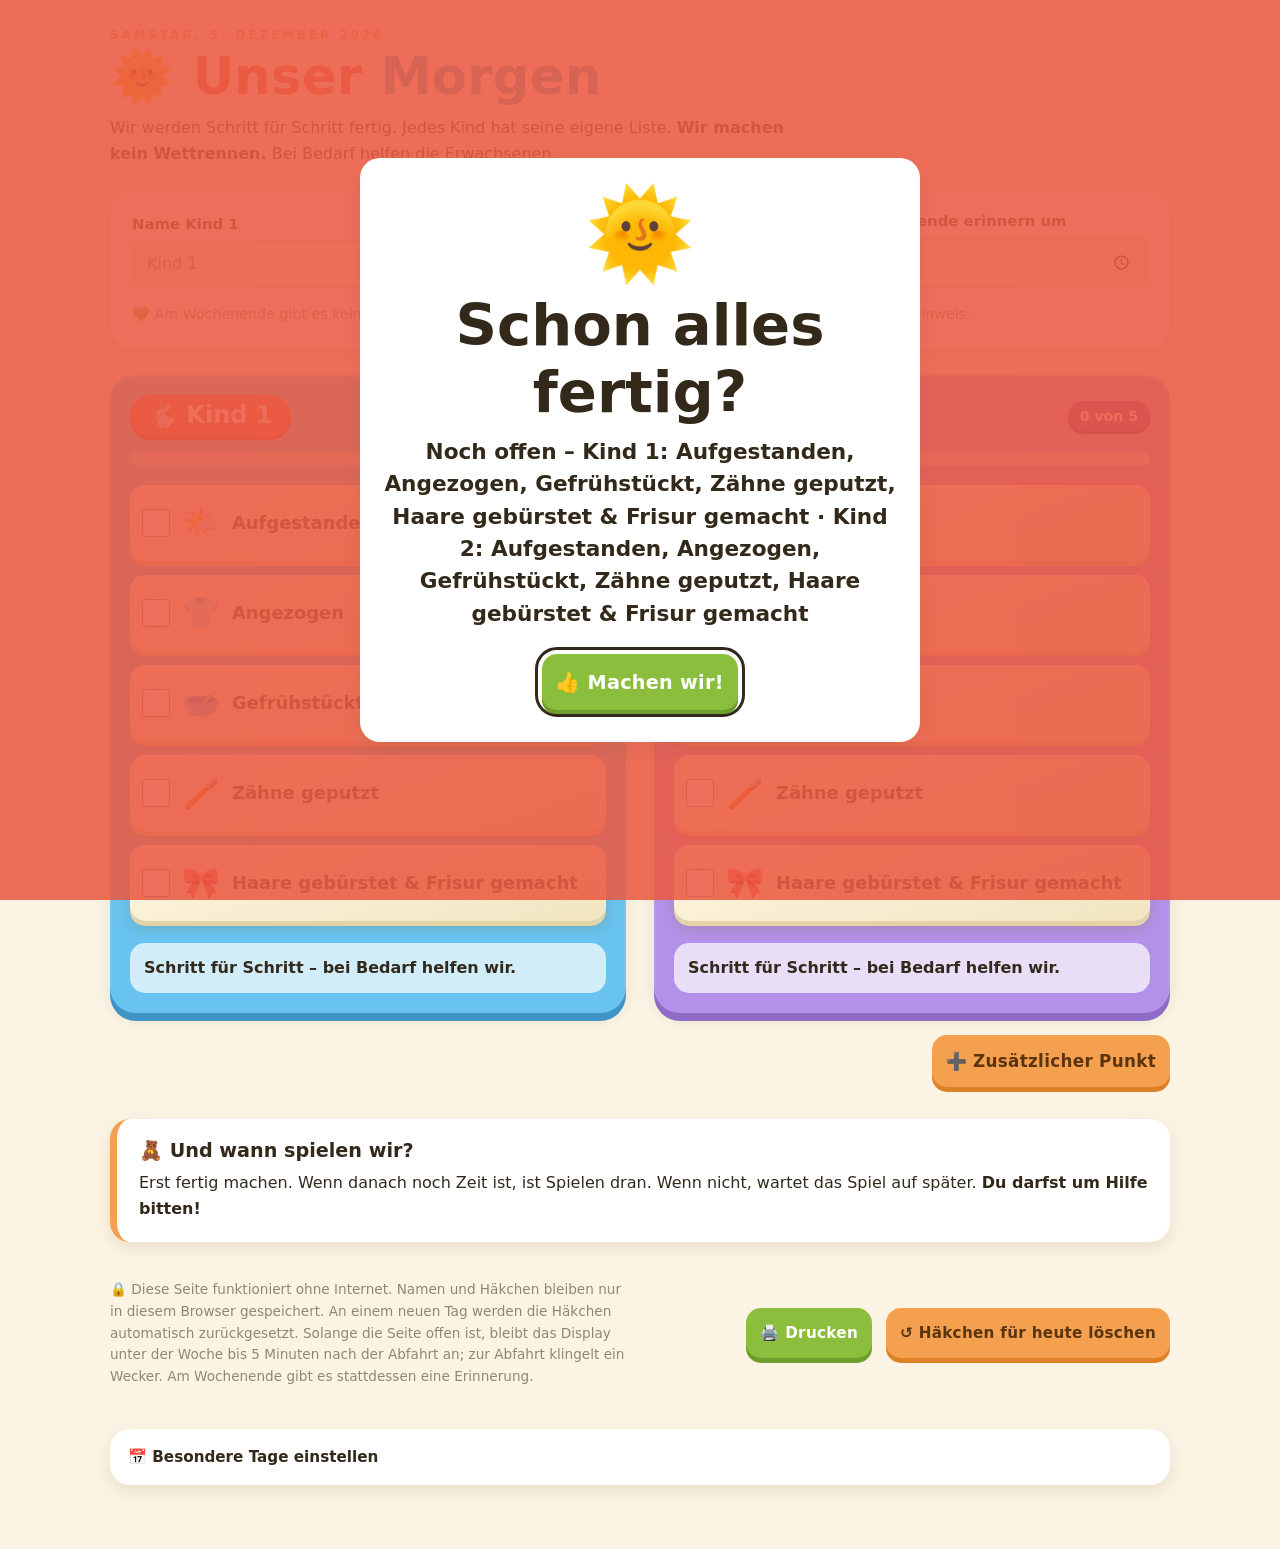
==== index.html @ 6f63559a "Vorlagen kürzen, Schnell-Hinzufügen für heute Co-Authored-By: Claude Opus 5.5 <noreply@anthropic.com" ====
<!doctype html>
<html lang="de" data-theme="standard">
<head>
  <meta charset="utf-8">
  <meta name="viewport" content="width=device-width, initial-scale=1">
  <title>Unser Morgen – Checkliste für zwei Kinder</title>
  <meta name="theme-color" content="#fbf4e4">
  <meta name="mobile-web-app-capable" content="yes">
  <meta name="apple-mobile-web-app-capable" content="yes">
  <meta name="apple-mobile-web-app-title" content="Unser Morgen">
  <meta name="apple-mobile-web-app-status-bar-style" content="default">
  <link rel="manifest" href="manifest.webmanifest">
  <link rel="icon" href="icons/icon-192.png" type="image/png">
  <link rel="apple-touch-icon" href="icons/apple-touch-icon.png">
  <style>
    /* Eingebettet aus styleguide/playful-ui.css, damit die Seite als einzelne Datei funktioniert.
       Bei Styleguide-Änderungen hier neu einfügen. */
/* =====================================================================
   PLAYFUL UI — Design-Tokens & Komponenten
   Herkunft: Genius Square Trainer. Farben aus der „Playful"-Buchpalette.
   Verwendung: <link rel="stylesheet" href="playful-ui.css">
   Theme wechseln: <html data-theme="koralle"> (standard | koralle | mint)
   ===================================================================== */

:root{
  /* ---- Struktur ---- */
  --pf-card:#ffffff;
  --pf-ink:#33291b;          /* Haupttext, warmes Dunkelbraun */
  --pf-muted:#93866f;        /* Sekundärtext / Labels */
  --pf-hair:rgba(51,41,27,.10);

  /* ---- Radien ---- */
  --pf-radius:20px;          /* Karten */
  --pf-radius-sm:15px;       /* Buttons, kleine Kacheln */
  --pf-radius-pill:999px;    /* Pillen, Chips, Toggles */

  /* ---- Schrift ---- */
  --pf-font: "Segoe UI Rounded","SF Pro Rounded",ui-rounded,system-ui,-apple-system,"Segoe UI",Roboto,sans-serif;
  --pf-font-mono: ui-monospace,"SF Mono",SFMono-Regular,Menlo,Consolas,"Roboto Mono",monospace;

  /* ---- Schatten ---- */
  --pf-shadow-card:0 6px 16px rgba(120,100,60,.14);
  --pf-shadow-pop:0 8px 22px rgba(40,80,110,.28);

  /* ---- Materialien (themenunabhängig) ---- */
  --pf-ivory-1:#fdf6df;      /* Elfenbein-Kachel oben */
  --pf-ivory-2:#f1e5c2;      /* Elfenbein-Kachel unten */
  --pf-ivory-edge:#e3d3a6;   /* 3D-Kante der Kachel */
  --pf-wood-1:#ecc78d;       /* Holzdübel: heller Kern */
  --pf-wood-2:#d8a75c;       /* Holzdübel: Mitte */
  --pf-wood-3:#b6823f;       /* Holzdübel: Rand */

  /* =========================================================
     THEME: STANDARD (Default)
     ========================================================= */
  --pf-bg:#fbf4e4;
  --pf-board:#69c3ef;  --pf-board-edge:#3f94c6;  --pf-label:#f0fbff;
  --pf-btn1:#8bbe3d;   --pf-btn1-ink:#ffffff;    --pf-btn1-edge:#6f9e2c;
  --pf-btn2:#f5a04e;   --pf-btn2-ink:#5a3410;    --pf-btn2-edge:#dd8127;
  --pf-accent:#eb5b44; --pf-eyebrow:#f5a04e;
  --pf-title-a:#eb5b44; --pf-title-b:#4fa6d6;
}

/* THEME: KORALLE — hellblaues Brett, Koralle/Pink, Mint-Hintergrund */
[data-theme="koralle"]{
  --pf-bg:#e7f3ec;
  --pf-board:#9abae3;  --pf-board-edge:#7699c4;  --pf-label:#33465e;
  --pf-btn1:#ec644e;   --pf-btn1-ink:#ffffff;    --pf-btn1-edge:#c94a37;
  --pf-btn2:#cf388d;   --pf-btn2-ink:#ffffff;    --pf-btn2-edge:#a92771;
  --pf-accent:#ec644e; --pf-eyebrow:#cf388d;
  --pf-title-a:#ec644e; --pf-title-b:#5f83b8;
}

/* THEME: MINT — Mint-Brett, Grün/Zartgelb, Cremeton */
[data-theme="mint"]{
  --pf-bg:#fcf7dc;
  --pf-board:#cce7e3;  --pf-board-edge:#a7c9c4;  --pf-label:#3f5b54;
  --pf-btn1:#aace7b;   --pf-btn1-ink:#233b12;    --pf-btn1-edge:#8bb257;
  --pf-btn2:#fcf3b9;   --pf-btn2-ink:#5a5a1c;    --pf-btn2-edge:#ddd28f;
  --pf-accent:#7aa63f; --pf-eyebrow:#7aa63f;
  --pf-title-a:#6f9e2c; --pf-title-b:#c9a227;
}

/* THEME: ORIGINAL — Platzhalter.
   Farben aus der offiziellen Spielanleitung (PDF) ziehen und hier eintragen. */
/* [data-theme="original"]{ --pf-bg:…; --pf-board:…; … } */


/* =====================================================================
   BASIS
   ===================================================================== */
.pf-app{
  font-family:var(--pf-font);
  color:var(--pf-ink);
  background:radial-gradient(130% 60% at 50% -8%, rgba(255,255,255,.35) 0%, var(--pf-bg) 60%), var(--pf-bg);
  transition:background .25s;
}
.pf-mono{font-family:var(--pf-font-mono);}


/* =====================================================================
   TYPOGRAFIE — Titel & Eyebrow
   ===================================================================== */
.pf-eyebrow{font-size:.72rem;letter-spacing:.28em;text-transform:uppercase;color:var(--pf-eyebrow);font-weight:800;margin:0 0 3px;}
.pf-title{margin:0;font-size:1.85rem;font-weight:800;letter-spacing:.3px;}
.pf-title .a{color:var(--pf-title-a);}
.pf-title .b{color:var(--pf-title-b);}


/* =====================================================================
   BUTTONS — dick, mit fester Unterkante (haptisch, „drückbar")
   ===================================================================== */
.pf-btn{
  border:none;border-radius:var(--pf-radius-sm);padding:16px 14px;
  font-family:inherit;font-size:1.05rem;font-weight:800;letter-spacing:.3px;
  cursor:pointer;transition:transform .06s, box-shadow .06s, opacity .12s;
}
.pf-btn:active{transform:translateY(3px);}
.pf-btn:disabled{opacity:.4;cursor:default;}
.pf-btn--primary{color:var(--pf-btn1-ink);background:var(--pf-btn1);box-shadow:0 5px 0 var(--pf-btn1-edge);}
.pf-btn--primary:active{box-shadow:0 2px 0 var(--pf-btn1-edge);}
.pf-btn--secondary{color:var(--pf-btn2-ink);background:var(--pf-btn2);box-shadow:0 5px 0 var(--pf-btn2-edge);}
.pf-btn--secondary:active{box-shadow:0 2px 0 var(--pf-btn2-edge);}
.pf-btn--danger{color:#c0392b;background:#fff;border:2px solid #e6b3aa;box-shadow:none;}
.pf-btn--danger:active{background:#fdece9;transform:translateY(1px);}


/* =====================================================================
   KARTEN
   ===================================================================== */
.pf-card{background:var(--pf-card);border-radius:var(--pf-radius);padding:14px;box-shadow:var(--pf-shadow-card);}


/* =====================================================================
   PILLEN-MENÜ (Segmented Control mit gleitendem Indikator)
   Markup:
   <div class="pf-pill-nav"><div class="pf-pill-ind"></div>
     <button class="pf-seg is-active">A</button> …</div>
   Indikator per JS: transform:translateX(index*100%)
   ===================================================================== */
.pf-pill-nav{position:relative;display:flex;background:var(--pf-card);border-radius:var(--pf-radius-pill);
  padding:5px;box-shadow:0 4px 12px rgba(90,70,40,.14), inset 0 0 0 1px var(--pf-hair);}
.pf-pill-ind{position:absolute;top:5px;bottom:5px;left:5px;border-radius:var(--pf-radius-pill);
  background:var(--pf-accent);transition:transform .28s cubic-bezier(.4,1.2,.5,1);}
.pf-seg{flex:1;z-index:1;border:none;background:none;font-family:inherit;font-weight:800;font-size:.86rem;
  color:var(--pf-muted);padding:10px 6px;cursor:pointer;transition:color .2s;}
.pf-seg.is-active{color:#fff;}


/* =====================================================================
   CHIPS (z. B. Themenauswahl) — mit Farbpunkten
   ===================================================================== */
.pf-chip{display:inline-flex;align-items:center;gap:8px;padding:9px 13px 9px 10px;border-radius:var(--pf-radius-pill);
  border:2px solid var(--pf-hair);background:var(--pf-card);color:var(--pf-ink);
  font-family:inherit;font-weight:800;font-size:.82rem;cursor:pointer;transition:border-color .15s, transform .06s;}
.pf-chip:active{transform:translateY(1px);}
.pf-chip.is-active{border-color:var(--pf-accent);color:var(--pf-accent);}
.pf-chip .pf-dots{display:flex;}
.pf-chip .pf-dots i{width:12px;height:12px;border-radius:50%;margin-left:-3px;box-shadow:0 0 0 1.5px var(--pf-card);}
.pf-chip .pf-dots i:first-child{margin-left:0;}


/* =====================================================================
   TOGGLE (Schalter)
   ===================================================================== */
.pf-toggle{width:52px;height:30px;border-radius:var(--pf-radius-pill);background:#d7ccb6;position:relative;border:none;cursor:pointer;transition:background .2s;flex:0 0 auto;}
.pf-toggle::after{content:"";position:absolute;top:3px;left:3px;width:24px;height:24px;border-radius:50%;background:#fff;box-shadow:0 1px 3px rgba(0,0,0,.3);transition:transform .2s;}
.pf-toggle.is-on{background:var(--pf-accent);}
.pf-toggle.is-on::after{transform:translateX(22px);}


/* =====================================================================
   ZAHLEN-READOUT (z. B. Timer / KPI)
   ===================================================================== */
.pf-readout{font-family:var(--pf-font-mono);text-align:center;font-size:clamp(34px,12vw,50px);font-weight:800;letter-spacing:2px;color:var(--pf-ink);}
.pf-readout small{display:block;font-size:.72rem;font-weight:800;letter-spacing:.32em;color:var(--pf-muted);margin-bottom:2px;}
.pf-readout.is-active{color:var(--pf-accent);}


/* =====================================================================
   SPIEL-MATERIALIEN (optional, projektspezifisch)
   ===================================================================== */
/* Elfenbein-Kachel */
.pf-tile{border-radius:var(--pf-radius-sm);background:linear-gradient(160deg,var(--pf-ivory-1),var(--pf-ivory-2));color:var(--pf-ink);
  display:flex;align-items:center;justify-content:center;font-weight:800;
  box-shadow:0 5px 0 var(--pf-ivory-edge),0 8px 12px rgba(120,95,40,.22),inset 0 2px 2px rgba(255,255,255,.8);user-select:none;}

/* Buntes Brett mit fester Unterkante */
.pf-board{border-radius:calc(var(--pf-radius) + 6px);padding:14px;background:var(--pf-board);
  box-shadow:0 8px 0 var(--pf-board-edge), var(--pf-shadow-pop), inset 0 2px 2px rgba(255,255,255,.4);transition:background .25s, box-shadow .25s;}

/* Gebohrter Sockel */
.pf-socket{border-radius:50%;background:rgba(0,0,0,.17);box-shadow:inset 0 4px 6px rgba(0,0,0,.32),inset 0 -1px 0 rgba(255,255,255,.18);position:relative;}

/* Holzdübel (Hirnholz von oben) — auf .pf-socket setzen */
.pf-socket.is-filled::after{content:"";position:absolute;inset:7%;border-radius:50%;
  background:
    radial-gradient(circle at 38% 32%, rgba(255,255,255,.6), rgba(255,255,255,0) 46%),
    repeating-radial-gradient(circle at 45% 43%, #e0b57e 0 2.5px, #d0a469 2.5px 5px),
    radial-gradient(circle at 50% 50%, var(--pf-wood-1) 0%, var(--pf-wood-2) 58%, var(--pf-wood-3) 100%);
  box-shadow:0 3px 5px rgba(90,55,15,.5),inset 0 2px 1px rgba(255,246,224,.6),inset 0 -4px 6px rgba(120,80,35,.55);
  animation:pf-drop .28s cubic-bezier(.25,1.6,.5,1);}


/* =====================================================================
   MOTION
   ===================================================================== */
@keyframes pf-pop{0%{transform:scale(.84) rotate(-3deg);opacity:.5}100%{transform:scale(1) rotate(0);opacity:1}}
@keyframes pf-drop{0%{transform:translateY(-24%) scale(.78);opacity:0}55%{opacity:1}100%{transform:translateY(0) scale(1);opacity:1}}
.pf-animate-pop{animation:pf-pop .24s cubic-bezier(.3,1.5,.5,1);}

@media (prefers-reduced-motion:reduce){
  .pf-app,.pf-board,.pf-pill-ind{transition:none;}
  .pf-animate-pop,.pf-socket.is-filled::after{animation:none;}
  .pf-btn:active{transform:none;}
}
  </style>
  <style>
    /* Theme "Standard". Lieblingsfarben der Kinder:
       Kind 1 = blaues Brett mit roten Schildern, Kind 2 = lila Brett.
       Lila ist (noch) kein Styleguide-Token, daher hier lokal definiert.
       Grün bleibt für beide = erledigt / Fortschritt. */
    :root{
      --kid-red-edge:#c8432e;
      --kid-lila:#b491e8; --kid-lila-edge:#8f6bc6;
      --kid-lila-deep:#5e2f96; --kid-lila-deep-edge:#40196d;
    }
    .card.a{--kid:var(--pf-board);--kid-edge:var(--pf-board-edge);--kid-ink:var(--pf-ink);
      --tag:var(--pf-accent);--tag-edge:var(--kid-red-edge);--tag-ink:#fff}
    .card.b{--kid:var(--kid-lila);--kid-edge:var(--kid-lila-edge);--kid-ink:var(--pf-ink);
      --tag:var(--kid-lila-deep);--tag-edge:var(--kid-lila-deep-edge);--tag-ink:#fff}
    *{box-sizing:border-box}
    [hidden]{display:none!important}
    body{margin:0;min-height:100vh;font-synthesis:none}
    main{max-width:1100px;margin:auto;padding:28px 20px 42px}
    h1.pf-title{font-size:clamp(2rem,5vw,3.2rem);margin:4px 0 8px}
    .sub{max-width:70ch;line-height:1.6;margin:8px 0 24px}
    .top{padding:22px;margin-bottom:28px}
    .settings{display:flex;flex-wrap:wrap;align-items:end;gap:14px}
    .field{display:grid;gap:7px;flex:1;min-width:160px}
    label{font-size:.93rem;font-weight:800}
    input,select{width:100%;min-width:0;border:2px solid var(--pf-hair);border-radius:var(--pf-radius-sm);padding:12px 13px;background:var(--pf-bg);color:var(--pf-ink);font:inherit;min-height:48px}
    input:focus-visible,select:focus-visible,button:focus-visible{outline:3px solid var(--pf-ink);outline-offset:4px}
    .hint{margin:16px 0 0;font-size:.89rem;line-height:1.5;color:var(--pf-muted)}
    .plan{margin-top:28px;padding:6px 18px}
    .plan[open]{padding-bottom:18px}
    .plan summary{cursor:pointer;font-weight:800;font-size:.95rem;min-height:44px;display:flex;align-items:center}
    .preview{display:flex;flex-wrap:wrap;align-items:end;gap:12px;margin-top:20px;padding-top:16px;border-top:2px dashed var(--pf-hair)}
    .preview-bar{display:flex;flex-wrap:wrap;align-items:center;justify-content:space-between;gap:10px 16px;margin-bottom:24px;padding:14px 18px;border-radius:var(--pf-radius);background:var(--pf-eyebrow);color:var(--pf-ink);font-weight:800;box-shadow:0 5px 0 rgba(0,0,0,.15)}
    .preview-bar[hidden]{display:none}
    .preview-bar .pf-btn{min-height:44px;font-size:.9rem}
    .rules{list-style:none;padding:0;margin:8px 0 16px;display:grid;gap:8px}
    .rules li{display:flex;flex-wrap:wrap;align-items:center;gap:6px 12px;padding:10px 12px;border:2px solid var(--pf-hair);border-radius:var(--pf-radius-sm);background:var(--pf-bg)}
    .rules .what{flex:1;min-width:0;font-weight:800;overflow-wrap:anywhere}
    .rules .when{font-size:.85rem;color:var(--pf-muted)}
    .rules .pf-btn{min-height:40px;font-size:.85rem;padding:6px 12px}
    .rule-form{display:flex;flex-wrap:wrap;align-items:end;gap:12px}
    .rule-form .field.small{flex:0 0 76px;min-width:76px}
    .rule-form .pf-btn{min-height:48px}
    .hold{position:relative;overflow:hidden;user-select:none;-webkit-user-select:none;-webkit-touch-callout:none;touch-action:manipulation}
    .hold::after{content:"";position:absolute;inset:0;background:rgba(0,0,0,.2);transform:scaleX(0);transform-origin:left;pointer-events:none}
    .hold.holding::after{transform:scaleX(1);transition:transform 1.5s linear}
    .templates{display:flex;flex-wrap:wrap;gap:8px;margin:6px 0 14px}
    .chip{font:inherit;font-size:.9rem;font-weight:700;border:2px solid var(--pf-hair);background:var(--pf-card);color:var(--pf-ink);border-radius:var(--pf-radius-pill);padding:6px 12px;min-height:40px;cursor:pointer}
    .chip:active{transform:translateY(2px)}
    .quick{display:flex;flex-wrap:wrap;align-items:center;justify-content:flex-end;gap:10px 16px;margin-top:22px}
    .quick .hint{margin:0}
    .quick-dialog{border:0;border-radius:var(--pf-radius);padding:22px;width:calc(100% - 32px);max-width:560px;background:var(--pf-card);color:var(--pf-ink);box-shadow:var(--pf-shadow-card)}
    .quick-dialog::backdrop{background:rgba(40,30,15,.45)}
    .quick-dialog h2{margin:0 0 6px;font-size:1.4rem}
    .quick-dialog .rule-form{margin-top:4px}
    .dialog-actions{display:flex;flex-wrap:wrap;justify-content:flex-end;gap:12px;margin-top:18px}
    .dialog-actions .pf-btn{min-height:48px}
    .plan code{font-family:ui-monospace,monospace;background:rgba(0,0,0,.06);padding:1px 5px;border-radius:6px;white-space:nowrap}
    .cards{display:grid;grid-template-columns:repeat(2,minmax(0,1fr));gap:28px}
    .card{padding:20px;min-width:0;background:var(--kid);box-shadow:0 8px 0 var(--kid-edge),var(--pf-shadow-card),inset 0 2px 2px rgba(255,255,255,.4);color:var(--kid-ink)}
    .kid-title{display:flex;flex-wrap:wrap;justify-content:space-between;align-items:center;gap:10px}
    .kid-title h2{margin:0;font-size:1.5rem;overflow-wrap:anywhere;min-width:0;background:var(--tag);color:var(--tag-ink);padding:6px 18px 7px;border-radius:var(--pf-radius-pill);box-shadow:0 4px 0 var(--tag-edge)}
    .count{font-variant-numeric:tabular-nums;font-size:.88rem;font-weight:800;background:var(--tag);color:var(--tag-ink);box-shadow:0 3px 0 var(--tag-edge);padding:7px 12px;border-radius:var(--pf-radius-pill)}
    .bar{height:14px;background:rgba(255,255,255,.55);border-radius:var(--pf-radius-pill);overflow:hidden;margin:15px 0 20px;box-shadow:inset 0 2px 3px rgba(0,0,0,.12)}
    .fill{height:100%;width:0;transition:width .15s ease;background:var(--pf-btn1);border-radius:inherit}
    .tasks{display:grid;gap:14px}
    .task{justify-content:flex-start;gap:12px;padding:13px 12px;min-height:76px;cursor:pointer;transition:transform .1s,box-shadow .1s}
    .task:active{transform:translateY(3px);box-shadow:0 2px 0 var(--pf-ivory-edge)}
    .task:focus-within{outline:3px solid var(--pf-ink);outline-offset:3px}
    .task.done{background:linear-gradient(160deg,color-mix(in srgb,var(--pf-btn1) 22%,var(--pf-card)),color-mix(in srgb,var(--pf-btn1) 38%,var(--pf-card)));box-shadow:0 5px 0 var(--pf-btn1-edge),0 8px 12px rgba(80,110,30,.2)}
    .task.done:active{box-shadow:0 2px 0 var(--pf-btn1-edge)}
    .task input{width:28px;height:28px;min-height:28px;flex:none;margin:0;accent-color:var(--pf-btn1-edge);cursor:pointer}
    .emoji{font-size:1.9rem;width:38px;text-align:center;flex:none}
    .task-text{font-size:1.12rem;font-weight:800;line-height:1.35;overflow-wrap:anywhere}
    .ready{padding:13px 14px;margin-top:22px;border-radius:var(--pf-radius-sm);background:rgba(255,255,255,.7);color:var(--pf-ink);font-weight:700;line-height:1.5;overflow-wrap:anywhere}
    .ready.yes{background:var(--pf-btn1);color:var(--pf-btn1-ink);font-weight:800;box-shadow:0 4px 0 var(--pf-btn1-edge)}
    .tip{margin-top:32px;padding:20px 22px;border-left:7px solid var(--pf-btn2)}
    .tip h2{font-size:1.2rem;margin:0 0 8px}.tip p{margin:0;line-height:1.6}
    .footer{display:flex;flex-wrap:wrap;align-items:center;justify-content:space-between;gap:16px;margin-top:24px}
    .privacy{font-size:.85rem;line-height:1.6;max-width:60ch;color:var(--pf-muted)}
    .actions{display:flex;flex-wrap:wrap;gap:14px}
    .actions .pf-btn{font-size:.95rem;min-height:48px}
    .version{margin:22px 0 0;text-align:center;font-size:.75rem;color:var(--pf-muted)}
    .version button{font:inherit;font-weight:800;color:var(--pf-ink);background:none;border:0;padding:4px 8px;text-decoration:underline;cursor:pointer}
    .status{padding:18px 20px;background:var(--pf-btn1);color:var(--pf-btn1-ink);box-shadow:0 5px 0 var(--pf-btn1-edge);border-radius:var(--pf-radius);font-weight:800;font-size:1.1rem;margin-top:30px;display:none;line-height:1.5}
    .status.visible{display:block}
    .leave{position:fixed;inset:0;z-index:10;display:flex;align-items:center;justify-content:center;padding:20px;background:color-mix(in srgb,var(--pf-accent) 88%,transparent)}
    .leave[hidden]{display:none}
    .leave-box{max-width:560px;width:100%;padding:32px 24px;text-align:center}
    .leave-emoji{font-size:5.5rem;line-height:1;animation:leave-wiggle 1s ease-in-out infinite}
    .leave h2{font-size:clamp(2.2rem,8vw,3.6rem);margin:14px 0 10px}
    .leave p{font-size:1.35rem;font-weight:700;line-height:1.5;margin:0 0 24px}
    .leave .pf-btn{font-size:1.2rem;min-height:56px}
    @keyframes leave-wiggle{0%,100%{transform:rotate(0)}25%{transform:rotate(-10deg) scale(1.08)}75%{transform:rotate(10deg) scale(1.08)}}
    @media(max-width:660px){main{padding:18px 12px 30px}.cards{grid-template-columns:1fr}.card,.top{padding:16px}.field{min-width:140px}}
    @media(prefers-reduced-motion:reduce){.leave-emoji{animation:none}.fill,.task{transition:none}.task:hover,.task:active{transform:none}}
    @page{size:A4 portrait;margin:10mm}
    @media print{
      body.pf-app{background:var(--pf-card);font-size:10pt}
      main{max-width:none;padding:0}h1.pf-title{font-size:23pt}
      .pf-title .a,.pf-title .b{color:var(--pf-ink)}
      .sub{margin-bottom:12px}.top{padding:12px;margin-bottom:14px}
      .settings{gap:8px}.field{min-width:0}input,select{padding:6px;min-height:34px;font-size:9pt}
      .cards{grid-template-columns:1fr 1fr;gap:12px}
      .card{break-inside:avoid;padding:12px}
      .top,.card,.tip,.task,.task.done,.ready,.status{box-shadow:none;background:var(--pf-card);color:var(--pf-ink);border:1px solid var(--pf-ink)}
      .kid-title h2{font-size:15pt;padding:0}.kid-title h2,.count{background:none;color:var(--pf-ink);box-shadow:none}.count{padding:3px;font-size:9pt}
      .bar{margin:10px 0}.tasks{grid-template-columns:1fr;gap:7px}.task{flex-direction:row;justify-content:flex-start;text-align:left;min-height:48px;padding:7px;gap:7px}
      .task input{width:21px;height:21px;min-height:21px}.emoji{font-size:19pt;width:29px}.task-text{font-size:11pt}
      .ready{font-size:10pt;padding:8px;margin-top:10px}.tip{margin-top:14px;padding:12px;break-inside:avoid}
      .hint,.footer,.leave,.version,.plan,.preview-bar,.quick,.quick-dialog{display:none}.status{margin-top:14px;padding:12px}
    }
  </style>
</head>
<body class="pf-app">
<main>
  <header>
    <p class="date pf-eyebrow" id="date"></p>
    <h1 class="pf-title">🌞 <span class="a">Unser</span> <span class="b">Morgen</span></h1>
    <p class="sub">Wir werden Schritt für Schritt fertig. Jedes Kind hat seine eigene Liste. <strong>Wir machen kein Wettrennen.</strong> Bei Bedarf helfen die Erwachsenen.</p>
  </header>
  <section class="top pf-card" aria-label="Unser Morgenplan">
    <div class="settings">
      <div class="field"><label for="name0">Name Kind 1</label><input id="name0" type="text" maxlength="28" autocomplete="off" placeholder="Kind 1"></div>
      <div class="field"><label for="name1">Name Kind 2</label><input id="name1" type="text" maxlength="28" autocomplete="off" placeholder="Kind 2"></div>
      <div class="field"><label for="departure" id="timeLabel">Wir gehen los um</label><input type="time" id="departure" value="07:45"></div>
      <div class="field" id="transportField"><label for="transport">Heute geht's …</label><select id="transport"><option value="🚶 zu Fuß">🚶 zu Fuß</option><option value="🚲 mit dem Fahrrad">🚲 mit dem Fahrrad</option><option value="🛴 mit dem Roller">🛴 mit dem Roller</option><option value="🚗 mit dem Auto">🚗 mit dem Auto</option><option value="🚌 mit Bus oder Bahn">🚌 mit Bus oder Bahn</option></select></div>
    </div>
    <p class="hint" id="dayHint">💚 Erwachsene legen Abfahrtszeit und Weg fest – am besten schon am Vorabend.</p>
    <p class="hint" id="awake" hidden></p>
  </section>
  <div class="preview-bar" id="previewBar" role="status" hidden><span id="previewText"></span><button class="pf-btn pf-btn--secondary" type="button" id="previewEnd">↩ Zurück zu heute</button></div>
  <div class="cards" id="cards">
    <section class="card a pf-board" aria-label="Checkliste Kind 1">
      <div class="kid-title"><h2 id="heading0">🐇 Kind 1</h2><span class="count" id="count0" aria-live="polite"></span></div>
      <div class="bar" role="progressbar" aria-label="Fortschritt Kind 1" aria-valuemin="0" aria-valuenow="0" id="progress0"><div class="fill" id="fill0"></div></div>
      <div class="tasks" id="tasks0"></div><div class="ready" id="ready0" role="status">Schritt für Schritt – du schaffst das!</div>
    </section>
    <section class="card b pf-board" aria-label="Checkliste Kind 2">
      <div class="kid-title"><h2 id="heading1">🐻 Kind 2</h2><span class="count" id="count1" aria-live="polite"></span></div>
      <div class="bar" role="progressbar" aria-label="Fortschritt Kind 2" aria-valuemin="0" aria-valuenow="0" id="progress1"><div class="fill" id="fill1"></div></div>
      <div class="tasks" id="tasks1"></div><div class="ready" id="ready1" role="status">Schritt für Schritt – du schaffst das!</div>
    </section>
  </div>
  <div class="quick"><p class="hint" id="quickInfo" aria-live="polite"></p><button class="pf-btn pf-btn--secondary hold" type="button" id="quickOpen" aria-label="Punkt für heute oder morgen hinzufügen (lange drücken)">➕ Zusätzlicher Punkt</button></div>
  <dialog class="quick-dialog" id="quickDialog" aria-labelledby="quickTitle">
    <h2 id="quickTitle">➕ Zusätzlicher Punkt</h2>
    <p class="hint">Gilt nur für einen Tag und verschwindet danach von selbst.</p>
    <div class="templates" id="quickTemplates" aria-label="Vorlagen"></div>
    <form class="rule-form" id="quickForm" method="dialog">
      <div class="field small"><label for="quickEmoji">Bild</label><input id="quickEmoji" maxlength="8" value="⭐" autocomplete="off"></div>
      <div class="field"><label for="quickText">Was?</label><input id="quickText" maxlength="40" placeholder="z. B. Schwimmsachen" autocomplete="off"></div>
      <div class="field"><label for="quickKid">Für</label><select id="quickKid"><option value="0">Kind 1</option><option value="1">Kind 2</option><option value="2">beide</option></select></div>
      <div class="field"><label for="quickDay">Wann?</label><select id="quickDay"><option value="0">heute</option><option value="1">morgen</option></select></div>
    </form>
    <div class="dialog-actions"><button class="pf-btn pf-btn--secondary" type="button" id="quickCancel">Abbrechen</button><button class="pf-btn pf-btn--primary" type="button" id="quickAdd">➕ Hinzufügen</button></div>
  </dialog>
  <div class="status" id="allReady" role="status">🎉 Beide sind startklar! Jetzt können wir gemeinsam los.</div>
  <section class="tip pf-card">
    <h2>🧸 Und wann spielen wir?</h2>
    <p>Erst fertig machen. Wenn danach noch Zeit ist, ist Spielen dran. Wenn nicht, wartet das Spiel auf später. <strong>Du darfst um Hilfe bitten!</strong></p>
  </section>
  <div class="footer">
    <p class="privacy">🔒 Diese Seite funktioniert ohne Internet. Namen und Häkchen bleiben nur in diesem Browser gespeichert. An einem neuen Tag werden die Häkchen automatisch zurückgesetzt. Solange die Seite offen ist, bleibt das Display unter der Woche bis 5 Minuten nach der Abfahrt an; zur Abfahrt klingelt ein Wecker. Am Wochenende gibt es stattdessen eine Erinnerung.</p>
    <div class="actions"><button class="pf-btn pf-btn--primary" type="button" id="print">🖨️ Drucken</button> <button class="pf-btn pf-btn--secondary" type="button" id="reset">↺ Häkchen für heute löschen</button></div>
  </div>
  <details class="plan pf-card">
    <summary>📅 Besondere Tage einstellen</summary>
    <p class="hint">Diese Punkte kommen nur an bestimmten Tagen zur Liste dazu, z. B. der Sportbeutel. Zum Hinzufügen und Löschen den Knopf lange drücken.</p>
    <ul class="rules" id="rules"></ul>
    <div class="templates" id="ruleTemplates" aria-label="Vorlagen"></div>
    <form class="rule-form" id="ruleForm">
      <div class="field small"><label for="ruleEmoji">Bild</label><input id="ruleEmoji" maxlength="8" value="⭐" required autocomplete="off"></div>
      <div class="field"><label for="ruleText">Was?</label><input id="ruleText" maxlength="40" placeholder="z. B. Sportbeutel" required autocomplete="off"></div>
      <div class="field"><label for="ruleKid">Für</label><select id="ruleKid"><option value="0">Kind 1</option><option value="1">Kind 2</option><option value="2">beide</option></select></div>
      <div class="field"><label for="ruleWhen">Wann?</label><select id="ruleWhen"><option value="cron">Regelmäßig</option><option value="date">An einem Datum</option><option value="tomorrow">Nur morgen</option></select></div>
      <div class="field" id="ruleCronField"><label for="ruleCron">Regel</label><input id="ruleCron" placeholder="* * 2" autocomplete="off" spellcheck="false"></div>
      <div class="field" id="ruleDateField" hidden><label for="ruleDate">Datum</label><input type="date" id="ruleDate"></div>
      <button class="pf-btn pf-btn--primary hold" type="button" id="ruleAdd" aria-label="Hinzufügen (lange drücken)">➕ Hinzufügen</button>
    </form>
    <p class="hint" id="ruleInfo" aria-live="polite"></p>
    <p class="hint" id="cronHelp">„Regel“ wie bei cron: <code>Tag Monat Wochentag</code>. Wochentag 1 = Mo … 6 = Sa, 0 oder 7 = So, oder <code>mo</code> … <code>so</code>.
      Beispiele: <code>* * 2</code> jeden Dienstag · <code>* * 1,4</code> Mo und Do · <code>* * 1#1</code> jeden 1. Montag im Monat · <code>* * 4L</code> jeden letzten Donnerstag · <code>15 * *</code> jeden 15. · <code>L * *</code> am Monatsletzten · <code>14 11 *</code> am 14. November.</p>
    <div class="preview">
      <div class="field"><label for="previewDate">Liste testen für Tag</label><input type="date" id="previewDate"></div>
    </div>
    <p class="hint">Zeigt die Checklisten so, wie sie an diesem Tag aussehen. Häkchen in der Vorschau werden nicht gespeichert.</p>
  </details>
  <p class="version" id="version"></p>
</main>
<div class="leave" id="leave" role="alertdialog" aria-modal="true" aria-labelledby="leaveTitle" aria-describedby="leaveText" hidden>
  <div class="leave-box pf-card"><div class="leave-emoji" id="leaveEmoji" aria-hidden="true">🚪</div><h2 id="leaveTitle">Jetzt geht's los!</h2><p id="leaveText"></p><button class="pf-btn pf-btn--primary" type="button" id="leaveOk">👍 Okay, wir gehen!</button></div>
</div>
<script>
'use strict';
const KEY='morgenplan-zwei-kinder-v1';
// Feste Schritte. Der dritte Eintrag ist optional eine cron-Regel (siehe parseCron), an welchen Tagen der Schritt gilt.
const SCHOOL_DAYS='* * 1-5';
const steps=[['🌤️','Aufgestanden'],['👕','Angezogen'],['🥣','Gefrühstückt'],['🪥','Zähne geputzt'],['🎀','Haare gebürstet & Frisur gemacht'],
  ['🎒','Tasche ist bereit',SCHOOL_DAYS],['👟','Schuhe & Jacke an',SCHOOL_DAYS]];
const $=id=>document.getElementById(id);
// Besondere Tage: Punkte, die nur an bestimmten Tagen dazukommen. „cron“ hat drei Felder: Tag Monat Wochentag
// (bei fünf Feldern werden Minute und Stunde ignoriert). kid: 0 = Kind 1, 1 = Kind 2, 2 = beide.
const defaultRules=()=>[
  {id:'sport-1',emoji:'⚽',text:'Sportbeutel',kid:0,cron:'* * 2'},
  {id:'sport-2',emoji:'⚽',text:'Sportbeutel',kid:1,cron:'* * 5'},
  {id:'spielzeug-2',emoji:'🧸',text:'Spielzeug mitnehmen',kid:1,cron:'* * 1#1'}];
const DOW_NAMES={so:0,mo:1,di:2,mi:3,do:4,fr:5,sa:6,sun:0,mon:1,tue:2,wed:3,thu:4,fri:5,sat:6};
// Liefert die Zahlen zu einem Eintrag wie 5, 1-5, */2, 1-31/2 oder mo-fr, sonst null.
function cronNumbers(item,min,max,names){
  const m=item.match(/^(\*|[a-z0-9]+(?:-[a-z0-9]+)?)(?:\/(\d+))?$/);if(!m)return null;
  const val=x=>{const n=/^\d+$/.test(x)?Number(x):names&&names[x];return n===undefined||n<min||n>max?null:n;};
  let lo=min,hi=max;
  if(m[1]!=='*'){const [a,b]=m[1].split('-');lo=val(a);hi=b!==undefined?val(b):m[2]?max:lo;if(lo===null||hi===null||lo>hi)return null;}
  const step=m[2]?Number(m[2]):1;if(!step)return null;
  const out=[];for(let n=lo;n<=hi;n+=step)out.push(max===7?n%7:n);return out;
}
// Macht aus einem cron-Ausdruck eine Prüffunktion für ein Datum, oder null, wenn er ungültig ist.
// Zusätzlich zu den Zahlen: L im Tag = Monatsletzter, 1#2 = 2. Montag im Monat, 4L = letzter Donnerstag.
function parseCron(expr){
  const parts=String(expr).trim().toLowerCase().split(/\s+/);
  if(parts.length===5)parts.splice(0,2);
  if(parts.length!==3)return null;
  const lastDay=d=>new Date(d.getFullYear(),d.getMonth()+1,0).getDate();
  const field=(str,min,max,names,value,special)=>{
    if(str==='*')return {any:true,test:()=>true};
    const tests=[];
    for(const item of str.split(',')){
      let test=special(item);
      if(test===undefined){const nums=cronNumbers(item,min,max,names);test=nums&&(d=>nums.includes(value(d)));}
      if(!test)return null;
      tests.push(test);
    }
    return {any:false,test:d=>tests.some(t=>t(d))};
  };
  const dom=field(parts[0],1,31,null,d=>d.getDate(),item=>item==='l'?d=>d.getDate()===lastDay(d):undefined);
  const mon=field(parts[1],1,12,null,d=>d.getMonth()+1,()=>undefined);
  const dow=field(parts[2],0,7,DOW_NAMES,d=>d.getDay(),item=>{
    const m=item.match(/^([a-z0-9]+)(?:#([1-5])|l)$/);if(!m)return undefined;
    const days=cronNumbers(m[1],0,7,DOW_NAMES);if(!days||days.length!==1)return null;
    return m[2]?d=>d.getDay()===days[0]&&Math.ceil(d.getDate()/7)===Number(m[2]):d=>d.getDay()===days[0]&&d.getDate()+7>lastDay(d);
  });
  if(!dom||!mon||!dow)return null;
  // Wie bei cron: Sind Tag und Wochentag beide eingeschränkt, reicht es, wenn einer passt.
  return d=>mon.test(d)&&(dom.any||dow.any?dom.test(d)&&dow.test(d):dom.test(d)||dow.test(d));
}
const cronCache=new Map();
function cronMatches(expr,date){if(!cronCache.has(expr))cronCache.set(expr,parseCron(expr));const test=cronCache.get(expr);return !!test&&test(date);}
function nextDates(expr,count){const out=[],d=new Date();d.setHours(12,0,0,0);
  for(let n=0;n<800&&out.length<count;n++,d.setDate(d.getDate()+1))if(cronMatches(expr,d))out.push(new Date(d));return out;}
const shortDate=d=>new Intl.DateTimeFormat('de-DE',{weekday:'short',day:'numeric',month:'numeric'}).format(d);
// Eine Regel hat entweder cron (wiederkehrend) oder date (einmalig, YYYY-MM-DD).
const DATE_RE=/^\d{4}-\d{2}-\d{2}$/;
const validRule=r=>r&&typeof r==='object'&&typeof r.id==='string'&&typeof r.emoji==='string'&&typeof r.text==='string'&&[0,1,2].includes(r.kid)
  &&(typeof r.date==='string'?DATE_RE.test(r.date):typeof r.cron==='string'&&!!parseCron(r.cron));
const ruleMatches=(r,day)=>r.date?r.date===localDate(day):cronMatches(r.cron,day);
const parseDay=key=>{const [y,m,d]=key.split('-').map(Number);return new Date(y,m-1,d,12);};
const dayFromToday=n=>{const d=new Date();d.setHours(12,0,0,0);d.setDate(d.getDate()+n);return d;};
// Einmalige Punkte von vergangenen Tagen aufräumen.
const pruneRules=rules=>rules.filter(r=>!r.date||r.date>=localDate());
// Vorlagen für häufige Zusatzpunkte.
const TEMPLATES=[['🏊','Schwimmsachen'],['🖍️','Bastelsachen'],['🎁','Geschenk'],['☂️','Regensachen']];
function localDate(d=new Date()){return [d.getFullYear(),String(d.getMonth()+1).padStart(2,'0'),String(d.getDate()).padStart(2,'0')].join('-');}
const defaults=()=>({date:localDate(),names:['',''],departure:'07:45',weekendTime:'10:00',transport:'🚶 zu Fuß',alarmFor:'',rules:defaultRules(),checked:[Array(steps.length).fill(false),Array(steps.length).fill(false)],extraChecked:[{},{}]});
function load(){let saved;try{saved=JSON.parse(localStorage.getItem(KEY)||'null')}catch(e){}const fresh=defaults();if(!saved||typeof saved!=='object')return fresh;
  if(Array.isArray(saved.names))fresh.names=saved.names.slice(0,2).map(x=>typeof x==='string'?x:'');
  if(typeof saved.departure==='string'&&/^\d{2}:\d{2}$/.test(saved.departure))fresh.departure=saved.departure;
  if(typeof saved.weekendTime==='string'&&/^\d{2}:\d{2}$/.test(saved.weekendTime))fresh.weekendTime=saved.weekendTime;
  if(typeof saved.alarmFor==='string')fresh.alarmFor=saved.alarmFor;
  if([...$('transport').options].some(o=>o.value===saved.transport))fresh.transport=saved.transport;
  if(Array.isArray(saved.rules))fresh.rules=pruneRules(saved.rules.filter(validRule));
  if(saved.date===fresh.date&&Array.isArray(saved.extraChecked))fresh.extraChecked=[0,1].map(i=>{const c=saved.extraChecked[i];return c&&typeof c==='object'&&!Array.isArray(c)?c:{};});
  if(saved.date===fresh.date&&Array.isArray(saved.checked))fresh.checked=[0,1].map(i=>Array.isArray(saved.checked[i])&&saved.checked[i].length===steps.length?steps.map((_,j)=>saved.checked[i][j]===true):Array(steps.length).fill(false));
  return fresh;
}
let state=load();
function save(){try{localStorage.setItem(KEY,JSON.stringify(state))}catch(e){/* private mode: usable without saving */}}
function clearChecks(){state.checked=[Array(steps.length).fill(false),Array(steps.length).fill(false)];state.extraChecked=[{},{}];}
function syncDay(){if(state.date!==localDate()){state.date=localDate();clearChecks();state.rules=pruneRules(state.rules);save();render();}}
// Heutige Liste eines Kindes: die heute gültigen festen Schritte, die Punkte besonderer Tage vor dem letzten Schritt.
// In der Vorschau (preview gesetzt) gilt ein anderer Tag, und Häkchen landen nur in previewChecked.
let preview=null,previewChecked=[{},{}];
function itemsFor(i){
  const day=preview||new Date();
  const own=(key,saved)=>preview?{get:()=>previewChecked[i][key]===true,set:v=>{previewChecked[i][key]=v;}}:saved;
  const items=steps.map(([emoji,text,cron],j)=>cron&&!cronMatches(cron,day)?null:{emoji,text,...own('s'+j,{get:()=>state.checked[i][j],set:v=>{state.checked[i][j]=v;}})}).filter(Boolean);
  const extras=state.rules.filter(r=>(r.kid===i||r.kid===2)&&ruleMatches(r,day))
    .map(r=>({emoji:r.emoji,text:r.text,...own(r.id,{get:()=>state.extraChecked[i][r.id]===true,set:v=>{state.extraChecked[i][r.id]=v;}})}));
  items.splice(items.length-1,0,...extras);return items;
}
// Ändern bei „Besondere Tage“ nur per langem Drücken, damit Kinder nichts aus Versehen löschen.
// Per Tastatur (Klick ohne Zeiger) gibt es stattdessen eine Rückfrage.
const HOLD_MS=1500;
function onHold(btn,hint,question,action,info='ruleInfo'){
  let timer=null;
  const stop=()=>{clearTimeout(timer);timer=null;btn.classList.remove('holding');};
  btn.addEventListener('pointerdown',e=>{if(e.button!==0)return;btn.classList.add('holding');timer=setTimeout(()=>{stop();action();},HOLD_MS);});
  ['pointerup','pointerleave','pointercancel'].forEach(type=>btn.addEventListener(type,()=>{if(timer){stop();$(info).textContent='👆 '+hint;}}));
  btn.addEventListener('click',e=>{if(e.detail===0&&confirm(question))action();});
  btn.addEventListener('contextmenu',e=>e.preventDefault());
}
const kidName=i=>state.names[i].trim()||`Kind ${i+1}`;
function renderRules(){
  [0,1].forEach(i=>{$('ruleKid').options[i].textContent=kidName(i);$('quickKid').options[i].textContent=kidName(i);});
  $('rules').replaceChildren(...state.rules.map(r=>{
    const li=document.createElement('li');
    const what=document.createElement('span');what.className='what';what.textContent=r.emoji+' '+r.text+' · '+(r.kid===2?'beide':kidName(r.kid));
    const when=document.createElement('span');when.className='when';
    if(r.date)when.textContent=shortDate(parseDay(r.date))+' · einmalig';
    else{const next=nextDates(r.cron,1)[0];const code=document.createElement('code');code.textContent=r.cron;when.append(code,next?' · nächstes Mal '+shortDate(next):' · kein Termin in Sicht');}
    const del=document.createElement('button');del.type='button';del.className='pf-btn pf-btn--secondary hold';del.textContent='🗑️ Löschen';del.setAttribute('aria-label',r.text+' löschen (lange drücken)');
    onHold(del,'Zum Löschen lange drücken.','„'+r.text+'“ löschen?',()=>{state.rules=state.rules.filter(x=>x!==r);save();render();$('ruleInfo').textContent='🗑️ „'+r.text+'“ gelöscht.';});
    li.append(what,when,del);return li;
  }));
}
function render(){
  const now=preview||new Date();$('date').textContent=new Intl.DateTimeFormat('de-DE',{weekday:'long',day:'numeric',month:'long',year:'numeric'}).format(now);
  for(let i=0;i<2;i++){
    const name=kidName(i),items=itemsFor(i);
    $('heading'+i).textContent=(i===0?'🐇 ':'🐻 ')+name;
    const checked=items.filter(it=>it.get()).length,total=items.length;
    $('count'+i).textContent=checked+' von '+total;
    $('fill'+i).style.width=(checked/total*100)+'%';
    $('progress'+i).setAttribute('aria-valuemax',String(total));
    $('progress'+i).setAttribute('aria-valuenow',String(checked));
    $('progress'+i).setAttribute('aria-label','Fortschritt '+name);
    const container=$('tasks'+i);container.replaceChildren();
    items.forEach(({emoji,text:description,get,set},j)=>{
      const label=document.createElement('label');label.className='task pf-tile'+(get()?' done':'');
      const input=document.createElement('input');input.type='checkbox';input.checked=get();input.setAttribute('aria-label',name+': '+description);
      input.addEventListener('change',()=>{set(input.checked);save();render();$('tasks'+i).querySelectorAll('input')[j].focus({preventScroll:true});});
      const pic=document.createElement('span');pic.className='emoji';pic.textContent=emoji;pic.setAttribute('aria-hidden','true');
      const words=document.createElement('span');words.className='task-text';words.textContent=description;
      label.append(input,pic,words);container.append(label);
    });
    $('ready'+i).textContent=checked===total?'🌟 '+name+' ist startklar!':'Schritt für Schritt – bei Bedarf helfen wir.';
    $('ready'+i).classList.toggle('yes',checked===total);
  }
  $('allReady').classList.toggle('visible',[0,1].every(i=>itemsFor(i).every(it=>it.get())));
  renderRules();renderDayMode();
}
for(let i=0;i<2;i++){$('name'+i).value=state.names[i];$('name'+i).addEventListener('input',e=>{state.names[i]=e.target.value.slice(0,28);save();render();});}
// Unter der Woche ist das Zeitfeld die Abfahrt, am Wochenende die Erinnerungszeit.
const isSchoolDay=()=>cronMatches(SCHOOL_DAYS,new Date());
const timeKey=()=>isSchoolDay()?'departure':'weekendTime';
function renderDayMode(){
  const school=isSchoolDay();
  $('timeLabel').textContent=school?'Wir gehen los um':'Am Wochenende erinnern um';
  $('transportField').hidden=!school;
  $('dayHint').textContent=school?'💚 Erwachsene legen Abfahrtszeit und Weg fest – am besten schon am Vorabend.'
    :'💚 Am Wochenende gibt es keinen Wecker. Ist zur Erinnerungszeit noch etwas offen, kommt ein freundlicher Hinweis.';
  if(document.activeElement!==$('departure'))$('departure').value=state[timeKey()];
}
$('departure').addEventListener('change',e=>{if(/^\d{2}:\d{2}$/.test(e.target.value)){state[timeKey()]=e.target.value;save();}});
$('transport').value=state.transport;$('transport').addEventListener('change',e=>{state.transport=e.target.value;save();});
$('reset').addEventListener('click',()=>{if(confirm('Alle Häkchen für heute löschen? Die Namen und der Plan bleiben erhalten.')){clearChecks();save();render();}});
$('print').addEventListener('click',()=>window.print());
function showCronPreview(){const expr=$('ruleCron').value.trim();
  if(!expr){$('ruleInfo').textContent='';return true;}
  if(!parseCron(expr)){$('ruleInfo').textContent='⚠️ „'+expr+'“ verstehe ich nicht. Beispiele stehen unten.';return false;}
  const next=nextDates(expr,3);$('ruleInfo').textContent=next.length?'Nächste Termine: '+next.map(shortDate).join(', '):'⚠️ Dieser Termin kommt in den nächsten zwei Jahren nicht vor.';return next.length>0;}
$('ruleCron').addEventListener('input',showCronPreview);
function showWhen(){const when=$('ruleWhen').value;
  $('ruleCronField').hidden=$('cronHelp').hidden=when!=='cron';$('ruleDateField').hidden=when!=='date';
  $('ruleInfo').textContent=when==='tomorrow'?'Gilt nur für morgen, '+shortDate(dayFromToday(1))+'.':'';
  if(when==='cron')showCronPreview();
}
$('ruleWhen').addEventListener('change',showWhen);
// Liefert die Zeitangabe der neuen Regel ({cron} oder {date}) oder null mit Hinweis.
function ruleTiming(){const when=$('ruleWhen').value;
  if(when==='tomorrow')return {date:localDate(dayFromToday(1))};
  if(when==='date'){const v=$('ruleDate').value;
    if(!DATE_RE.test(v)||v<localDate()){$('ruleInfo').textContent='⚠️ Bitte ein Datum ab heute wählen.';$('ruleDate').focus();return null;}
    return {date:v};}
  return showCronPreview()?{cron:$('ruleCron').value.trim()}:null;
}
function renderTemplates(id,emojiField,textField){
  $(id).replaceChildren(...TEMPLATES.map(([emoji,text])=>{const b=document.createElement('button');b.type='button';b.className='chip';b.textContent=emoji+' '+text;
    b.addEventListener('click',()=>{$(emojiField).value=emoji;$(textField).value=text;});return b;}));
}
renderTemplates('ruleTemplates','ruleEmoji','ruleText');renderTemplates('quickTemplates','quickEmoji','quickText');
// Schnell-Hinzufügen: lange drücken öffnet das Fenster; „heute“ ist vorgewählt.
const newId=()=>'r'+Date.now().toString(36)+Math.random().toString(36).slice(2,6);
onHold($('quickOpen'),'Zum Hinzufügen lange drücken.','Zusätzlichen Punkt hinzufügen?',()=>{
  $('quickDay').value='0';$('quickText').value='';$('quickEmoji').value='⭐';$('quickDialog').showModal();$('quickText').focus();},'quickInfo');
$('quickCancel').addEventListener('click',()=>$('quickDialog').close());
$('quickForm').addEventListener('submit',e=>{e.preventDefault();$('quickAdd').click();});
$('quickAdd').addEventListener('click',()=>{const text=$('quickText').value.trim();if(!text){$('quickText').focus();return;}
  const day=dayFromToday(Number($('quickDay').value));
  state.rules.push({id:newId(),emoji:$('quickEmoji').value.trim()||'⭐',text,kid:Number($('quickKid').value),date:localDate(day)});
  save();render();$('quickDialog').close();
  $('quickInfo').textContent='✅ „'+text+'“ für '+($('quickDay').value==='0'?'heute':'morgen, '+shortDate(day))+' eingetragen.';});
function setPreview(value){
  const m=/^(\d{4})-(\d{2})-(\d{2})$/.exec(value||'');
  preview=m&&value!==localDate()?new Date(Number(m[1]),Number(m[2])-1,Number(m[3]),12):null;previewChecked=[{},{}];
  $('previewDate').value=preview?value:'';
  $('previewBar').hidden=!preview;
  if(preview)$('previewText').textContent='👀 Vorschau für '+new Intl.DateTimeFormat('de-DE',{weekday:'long',day:'numeric',month:'long'}).format(preview)+' – nicht echt';
  render();
}
$('previewDate').addEventListener('change',e=>{setPreview(e.target.value);if(preview)$('previewBar').scrollIntoView({behavior:'smooth',block:'start'});});
$('previewEnd').addEventListener('click',()=>setPreview(''));
$('ruleForm').addEventListener('submit',e=>e.preventDefault());
onHold($('ruleAdd'),'Zum Hinzufügen lange drücken.','Diesen Punkt hinzufügen?',()=>{if(!$('ruleText').value.trim()){$('ruleText').focus();return;}const timing=ruleTiming();if(!timing)return;
  state.rules.push({id:newId(),emoji:$('ruleEmoji').value.trim()||'⭐',text:$('ruleText').value.trim(),kid:Number($('ruleKid').value),...timing});
  $('ruleText').value='';$('ruleCron').value='';$('ruleDate').value='';$('ruleInfo').textContent='✅ Hinzugefügt.';save();render();});
render();save();document.addEventListener('visibilitychange',()=>{if(!document.hidden)syncDay();checkDeparture();});setInterval(syncDay,60*1000);

// Abfahrt: Display bis kurz nach der Abfahrt anlassen, zur Abfahrt Wecker und Hinweis.
// Funktioniert nur, solange die Seite im Vordergrund ist; Wake Lock braucht https.
const AWAKE_AFTER_MS=5*60*1000;
const clock=d=>d.toLocaleTimeString('de-DE',{hour:'2-digit',minute:'2-digit'});
function timeToday(hhmm){const [h,m]=hhmm.split(':').map(Number);const d=new Date();d.setHours(h,m,0,0);return d;}
let wakeLock=null,wakePending=false;
function keepAwake(on){
  if(!on){if(wakeLock){const lock=wakeLock;wakeLock=null;lock.release().catch(()=>{});}return;}
  if(wakeLock||wakePending||document.hidden||!('wakeLock' in navigator))return;
  wakePending=true;
  navigator.wakeLock.request('screen').then(lock=>{wakeLock=lock;lock.addEventListener('release',()=>{if(wakeLock===lock)wakeLock=null;});})
    .catch(()=>{/* z. B. Energiesparmodus */}).finally(()=>{wakePending=false;});
}
// Browser spielen Ton erst nach einer Berührung ab, daher den Audio-Kontext beim ersten Antippen freischalten.
let audioCtx=null,ringTimer=null;
function unlockAudio(){const AC=window.AudioContext||window.webkitAudioContext;if(!AC)return;if(!audioCtx)audioCtx=new AC();if(audioCtx.state==='suspended')audioCtx.resume().catch(()=>{});}
document.addEventListener('pointerdown',unlockAudio);document.addEventListener('keydown',unlockAudio);
function beep(at,freq){const osc=audioCtx.createOscillator(),gain=audioCtx.createGain();osc.type='triangle';osc.frequency.value=freq;
  gain.gain.setValueAtTime(0.0001,at);gain.gain.exponentialRampToValueAtTime(0.5,at+0.02);gain.gain.exponentialRampToValueAtTime(0.0001,at+0.25);
  osc.connect(gain).connect(audioCtx.destination);osc.start(at);osc.stop(at+0.3);}
// Leiser Hinweiston fürs Wochenende: einmal kurz statt eine Minute Wecker.
function chime(){unlockAudio();if(!audioCtx)return;const t=audioCtx.currentTime+0.05;beep(t,660);beep(t+0.35,880);}
function ring(){unlockAudio();if(!audioCtx)return;stopRing();const until=Date.now()+60*1000;
  const play=()=>{if(Date.now()>until)return stopRing();const t=audioCtx.currentTime+0.05;beep(t,880);beep(t+0.3,880);beep(t+0.6,1175);};
  play();ringTimer=setInterval(play,1500);}
function stopRing(){clearInterval(ringTimer);ringTimer=null;}
function showOverlay(emoji,title,text,button){$('leaveEmoji').textContent=emoji;$('leaveTitle').textContent=title;$('leaveText').textContent=text;$('leaveOk').textContent=button;$('leave').hidden=false;$('leaveOk').focus();}
function showLeave(){showOverlay('🚪',"Jetzt geht's los!",'Es ist '+state.departure+' Uhr – wir gehen '+state.transport+'.','👍 Okay, wir gehen!');ring();}
function showReminder(open){showOverlay('🌞','Schon alles fertig?','Noch offen – '+open.join(' · '),'👍 Machen wir!');chime();}
$('leaveOk').addEventListener('click',()=>{stopRing();$('leave').hidden=true;});
function checkDeparture(){
  if(!isSchoolDay())return checkWeekend();
  const dep=timeToday(state.departure).getTime(),awakeUntil=dep+AWAKE_AFTER_MS,now=Date.now(),key=localDate()+' '+state.departure;
  keepAwake(now<awakeUntil);
  $('awake').hidden=!wakeLock;$('awake').textContent='🔆 Das Display bleibt bis '+clock(new Date(awakeUntil))+' Uhr an.';
  if(now>=dep&&now<awakeUntil&&state.alarmFor!==key){state.alarmFor=key;save();showLeave();}
}
// Wochenende: kein Wecker und kein Dauer-Display. Einmal ab der Erinnerungszeit ein Hinweis, falls noch etwas offen ist.
function checkWeekend(){
  keepAwake(false);$('awake').hidden=true;
  const key=localDate()+' '+state.weekendTime;
  if(preview||state.alarmFor===key||Date.now()<timeToday(state.weekendTime).getTime())return;
  const open=[0,1].map(i=>{const left=itemsFor(i).filter(it=>!it.get()).map(it=>it.text);return left.length?kidName(i)+': '+left.join(', '):'';}).filter(Boolean);
  state.alarmFor=key;save();
  if(open.length)showReminder(open);
}
checkDeparture();setInterval(checkDeparture,1000);
// PWA: offline verfügbar machen, sobald die Seite über http(s) ausgeliefert wird. Als lokale Datei geöffnet passiert hier nichts.
// Die Version steht nur in sw.js; die Seite fragt den aktiven Service Worker danach.
if('serviceWorker' in navigator&&location.protocol.startsWith('http')){
  const sw=navigator.serviceWorker,hadController=!!sw.controller;
  const askVersion=()=>sw.ready.then(reg=>reg.active&&reg.active.postMessage('version'));
  sw.addEventListener('message',e=>{if(e.data&&e.data.version)$('version').textContent='Version '+e.data.version;});
  // Neue Version übernommen, während die Seite offen war: zum Neuladen anbieten.
  sw.addEventListener('controllerchange',()=>{if(!hadController)return askVersion();
    const btn=document.createElement('button');btn.type='button';btn.textContent='🔄 Neue Version da – tippen zum Neuladen';btn.addEventListener('click',()=>location.reload());
    $('version').replaceChildren(btn);});
  sw.register('sw.js').then(askVersion).catch(()=>{$('version').textContent='Version: ohne Offline-Modus';});
}else $('version').textContent='Version: lokale Datei';
// Bittet den Browser, Namen und Häkchen nicht bei Speicherknappheit zu löschen.
if(navigator.storage&&navigator.storage.persist)navigator.storage.persist().catch(()=>{});
</script>
</body>
</html>
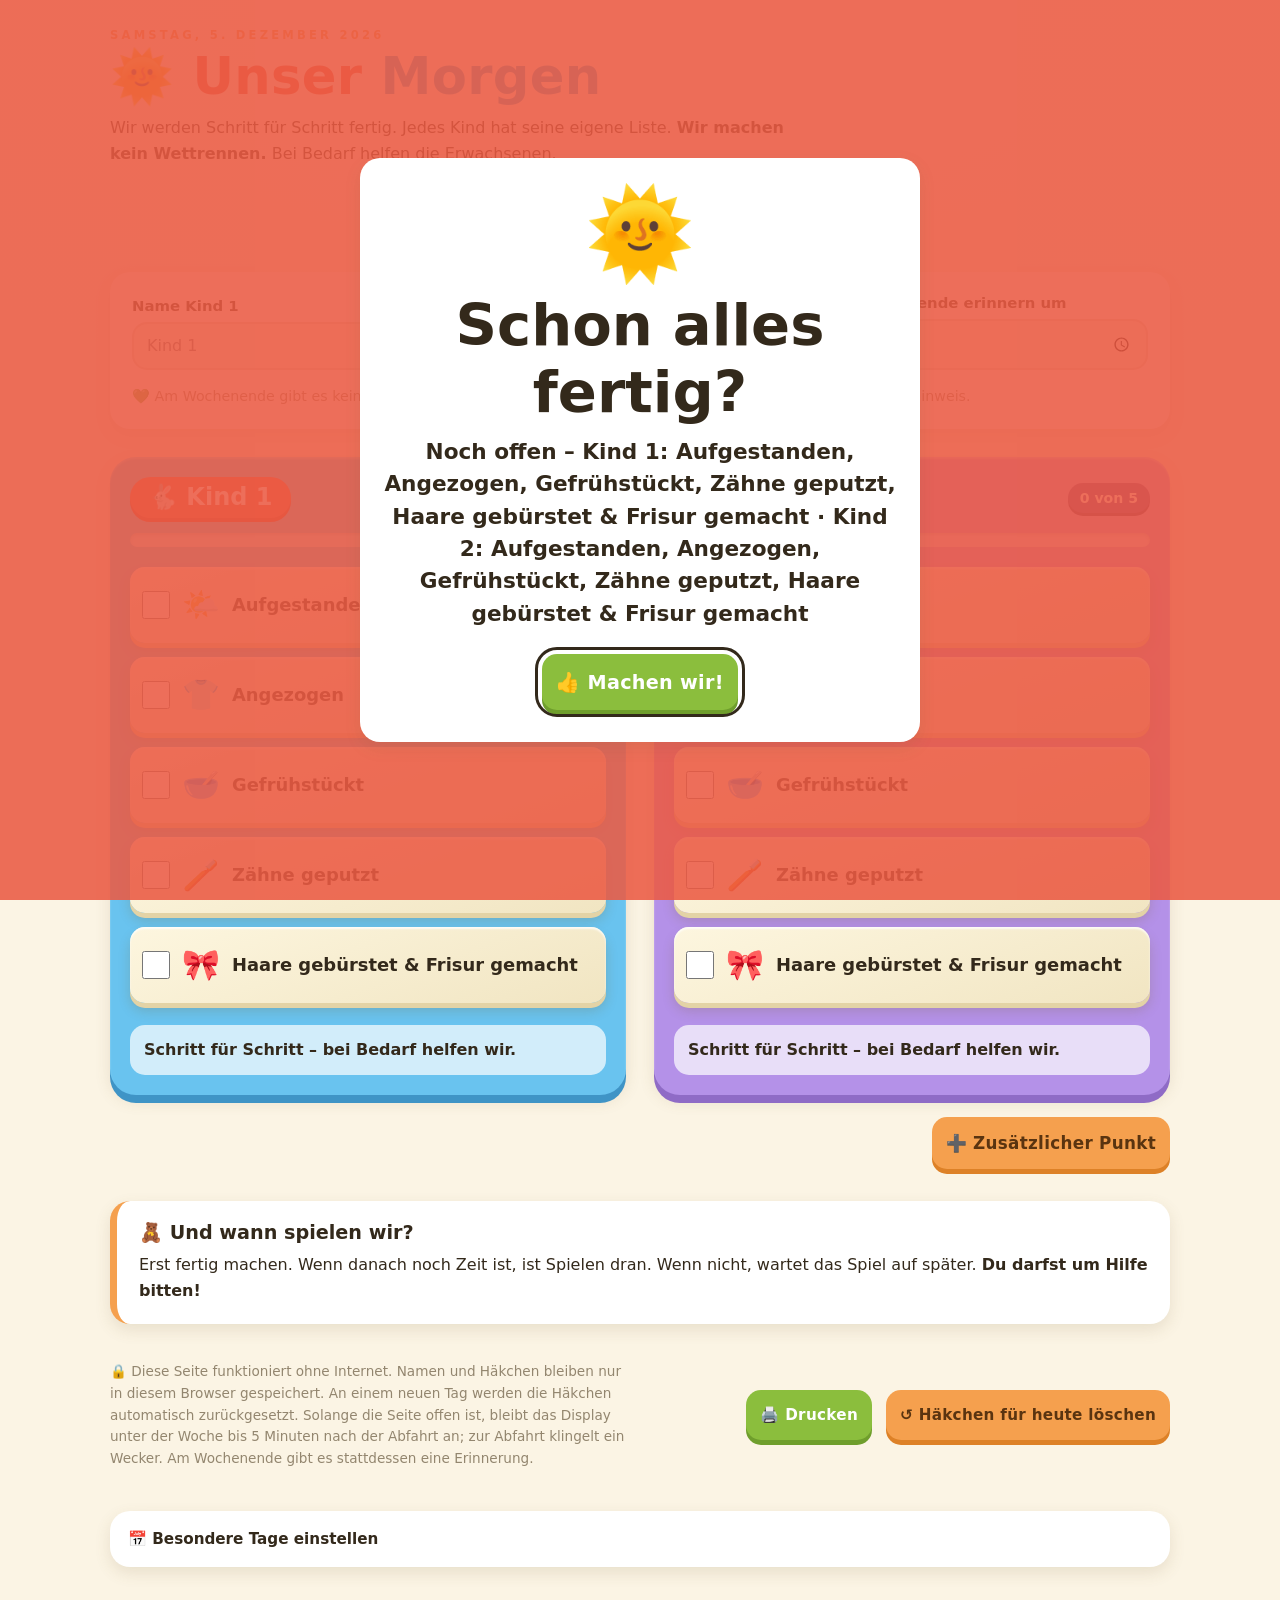
==== commit 65e1f8a2: "Zweite Seite „Heute noch“ für das tägliche To-do Umschalten über das Pillen-Menü aus dem Styleguide " ====
--- a/index.html
+++ b/index.html
@@ -236,6 +236,11 @@
     h1.pf-title{font-size:clamp(2rem,5vw,3.2rem);margin:4px 0 8px}
     .sub{max-width:70ch;line-height:1.6;margin:8px 0 24px}
     .top{padding:22px;margin-bottom:28px}
+    .pages{max-width:420px;margin:0 auto 24px}
+    .pages .pf-pill-ind{width:calc((100% - 10px)/2)}
+    .pages .pf-seg{font-size:1rem;min-height:48px}
+    body.page-heute .top,body.page-heute .tip{display:none}
+    .empty{padding:14px;border-radius:var(--pf-radius-sm);background:rgba(255,255,255,.7);color:var(--pf-ink);font-weight:700}
     .settings{display:flex;flex-wrap:wrap;align-items:end;gap:14px}
     .field{display:grid;gap:7px;flex:1;min-width:160px}
     label{font-size:.93rem;font-weight:800}
@@ -324,7 +329,7 @@
       .bar{margin:10px 0}.tasks{grid-template-columns:1fr;gap:7px}.task{flex-direction:row;justify-content:flex-start;text-align:left;min-height:48px;padding:7px;gap:7px}
       .task input{width:21px;height:21px;min-height:21px}.emoji{font-size:19pt;width:29px}.task-text{font-size:11pt}
       .ready{font-size:10pt;padding:8px;margin-top:10px}.tip{margin-top:14px;padding:12px;break-inside:avoid}
-      .hint,.footer,.leave,.version,.plan,.preview-bar,.quick,.quick-dialog{display:none}.status{margin-top:14px;padding:12px}
+      .hint,.footer,.leave,.version,.plan,.preview-bar,.quick,.quick-dialog,.pages{display:none}.status{margin-top:14px;padding:12px}
     }
   </style>
 </head>
@@ -335,6 +340,10 @@
     <h1 class="pf-title">🌞 <span class="a">Unser</span> <span class="b">Morgen</span></h1>
     <p class="sub">Wir werden Schritt für Schritt fertig. Jedes Kind hat seine eigene Liste. <strong>Wir machen kein Wettrennen.</strong> Bei Bedarf helfen die Erwachsenen.</p>
   </header>
+  <nav class="pages pf-pill-nav" id="pages" aria-label="Seite wählen"><div class="pf-pill-ind" id="pagesInd"></div>
+    <button class="pf-seg is-active" type="button" data-page="morgen" aria-pressed="true">🌞 Morgen</button>
+    <button class="pf-seg" type="button" data-page="heute" aria-pressed="false">📋 Heute noch</button>
+  </nav>
   <section class="top pf-card" aria-label="Unser Morgenplan">
     <div class="settings">
       <div class="field"><label for="name0">Name Kind 1</label><input id="name0" type="text" maxlength="28" autocomplete="off" placeholder="Kind 1"></div>
@@ -366,6 +375,7 @@
     <form class="rule-form" id="quickForm" method="dialog">
       <div class="field small"><label for="quickEmoji">Bild</label><input id="quickEmoji" maxlength="8" value="⭐" autocomplete="off"></div>
       <div class="field"><label for="quickText">Was?</label><input id="quickText" maxlength="40" placeholder="z. B. Schwimmsachen" autocomplete="off"></div>
+      <div class="field"><label for="quickList">Seite</label><select id="quickList"><option value="morgen">🌞 Morgen</option><option value="heute">📋 Heute noch</option></select></div>
       <div class="field"><label for="quickKid">Für</label><select id="quickKid"><option value="0">Kind 1</option><option value="1">Kind 2</option><option value="2">beide</option></select></div>
       <div class="field"><label for="quickDay">Wann?</label><select id="quickDay"><option value="0">heute</option><option value="1">morgen</option></select></div>
     </form>
@@ -382,12 +392,13 @@
   </div>
   <details class="plan pf-card">
     <summary>📅 Besondere Tage einstellen</summary>
-    <p class="hint">Diese Punkte kommen nur an bestimmten Tagen zur Liste dazu, z. B. der Sportbeutel. Zum Hinzufügen und Löschen den Knopf lange drücken.</p>
+    <p class="hint">Diese Punkte kommen nur an bestimmten Tagen zur Liste dazu, z. B. der Sportbeutel am Morgen oder Hausaufgaben unter „Heute noch“. Zum Hinzufügen und Löschen den Knopf lange drücken.</p>
     <ul class="rules" id="rules"></ul>
     <div class="templates" id="ruleTemplates" aria-label="Vorlagen"></div>
     <form class="rule-form" id="ruleForm">
       <div class="field small"><label for="ruleEmoji">Bild</label><input id="ruleEmoji" maxlength="8" value="⭐" required autocomplete="off"></div>
       <div class="field"><label for="ruleText">Was?</label><input id="ruleText" maxlength="40" placeholder="z. B. Sportbeutel" required autocomplete="off"></div>
+      <div class="field"><label for="ruleList">Seite</label><select id="ruleList"><option value="morgen">🌞 Morgen</option><option value="heute">📋 Heute noch</option></select></div>
       <div class="field"><label for="ruleKid">Für</label><select id="ruleKid"><option value="0">Kind 1</option><option value="1">Kind 2</option><option value="2">beide</option></select></div>
       <div class="field"><label for="ruleWhen">Wann?</label><select id="ruleWhen"><option value="cron">Regelmäßig</option><option value="date">An einem Datum</option><option value="tomorrow">Nur morgen</option></select></div>
       <div class="field" id="ruleCronField"><label for="ruleCron">Regel</label><input id="ruleCron" placeholder="* * 2" autocomplete="off" spellcheck="false"></div>
@@ -420,7 +431,14 @@
 const defaultRules=()=>[
   {id:'sport-1',emoji:'⚽',text:'Sportbeutel',kid:0,cron:'* * 2'},
   {id:'sport-2',emoji:'⚽',text:'Sportbeutel',kid:1,cron:'* * 5'},
-  {id:'spielzeug-2',emoji:'🧸',text:'Spielzeug mitnehmen',kid:1,cron:'* * 1#1'}];
+  {id:'spielzeug-2',emoji:'🧸',text:'Spielzeug mitnehmen',kid:1,cron:'* * 1#1'},
+  ...defaultTodoRules()];
+// Seite „Heute noch“: tägliches To-do für den Nachmittag. list:'heute' an einer Regel legt sie dorthin.
+function defaultTodoRules(){return [
+  {id:'hausaufgaben',emoji:'📚',text:'Hausaufgaben',kid:2,cron:'* * 1-5',list:'heute'},
+  {id:'lesen',emoji:'📖',text:'Leseübung',kid:2,cron:'* * 1-5',list:'heute'},
+  {id:'mathe',emoji:'➗',text:'Mathe üben',kid:2,cron:'* * 1-5',list:'heute'},
+  {id:'hoerspiel',emoji:'🎧',text:'Hörspiel hören',kid:2,cron:'* * *',list:'heute'}];}
 const DOW_NAMES={so:0,mo:1,di:2,mi:3,do:4,fr:5,sa:6,sun:0,mon:1,tue:2,wed:3,thu:4,fri:5,sat:6};
 // Liefert die Zahlen zu einem Eintrag wie 5, 1-5, */2, 1-31/2 oder mo-fr, sonst null.
 function cronNumbers(item,min,max,names){
@@ -468,7 +486,7 @@
 // Eine Regel hat entweder cron (wiederkehrend) oder date (einmalig, YYYY-MM-DD).
 const DATE_RE=/^\d{4}-\d{2}-\d{2}$/;
 const validRule=r=>r&&typeof r==='object'&&typeof r.id==='string'&&typeof r.emoji==='string'&&typeof r.text==='string'&&[0,1,2].includes(r.kid)
-  &&(typeof r.date==='string'?DATE_RE.test(r.date):typeof r.cron==='string'&&!!parseCron(r.cron));
+  &&(r.list===undefined||r.list==='heute')&&(typeof r.date==='string'?DATE_RE.test(r.date):typeof r.cron==='string'&&!!parseCron(r.cron));
 const ruleMatches=(r,day)=>r.date?r.date===localDate(day):cronMatches(r.cron,day);
 const parseDay=key=>{const [y,m,d]=key.split('-').map(Number);return new Date(y,m-1,d,12);};
 const dayFromToday=n=>{const d=new Date();d.setHours(12,0,0,0);d.setDate(d.getDate()+n);return d;};
@@ -477,7 +495,7 @@
 // Vorlagen für häufige Zusatzpunkte.
 const TEMPLATES=[['🏊','Schwimmsachen'],['🖍️','Bastelsachen'],['🎁','Geschenk'],['☂️','Regensachen']];
 function localDate(d=new Date()){return [d.getFullYear(),String(d.getMonth()+1).padStart(2,'0'),String(d.getDate()).padStart(2,'0')].join('-');}
-const defaults=()=>({date:localDate(),names:['',''],departure:'07:45',weekendTime:'10:00',transport:'🚶 zu Fuß',alarmFor:'',rules:defaultRules(),checked:[Array(steps.length).fill(false),Array(steps.length).fill(false)],extraChecked:[{},{}]});
+const defaults=()=>({date:localDate(),names:['',''],departure:'07:45',weekendTime:'10:00',transport:'🚶 zu Fuß',alarmFor:'',rules:defaultRules(),seeded:['heute'],checked:[Array(steps.length).fill(false),Array(steps.length).fill(false)],extraChecked:[{},{}]});
 function load(){let saved;try{saved=JSON.parse(localStorage.getItem(KEY)||'null')}catch(e){}const fresh=defaults();if(!saved||typeof saved!=='object')return fresh;
   if(Array.isArray(saved.names))fresh.names=saved.names.slice(0,2).map(x=>typeof x==='string'?x:'');
   if(typeof saved.departure==='string'&&/^\d{2}:\d{2}$/.test(saved.departure))fresh.departure=saved.departure;
@@ -485,6 +503,8 @@
   if(typeof saved.alarmFor==='string')fresh.alarmFor=saved.alarmFor;
   if([...$('transport').options].some(o=>o.value===saved.transport))fresh.transport=saved.transport;
   if(Array.isArray(saved.rules))fresh.rules=pruneRules(saved.rules.filter(validRule));
+  // Geräte mit gespeicherten Regeln bekommen die Vorgaben für „Heute noch“ einmalig dazu.
+  if(Array.isArray(saved.rules)&&!(Array.isArray(saved.seeded)&&saved.seeded.includes('heute')))fresh.rules.push(...defaultTodoRules());
   if(saved.date===fresh.date&&Array.isArray(saved.extraChecked))fresh.extraChecked=[0,1].map(i=>{const c=saved.extraChecked[i];return c&&typeof c==='object'&&!Array.isArray(c)?c:{};});
   if(saved.date===fresh.date&&Array.isArray(saved.checked))fresh.checked=[0,1].map(i=>Array.isArray(saved.checked[i])&&saved.checked[i].length===steps.length?steps.map((_,j)=>saved.checked[i][j]===true):Array(steps.length).fill(false));
   return fresh;
@@ -495,12 +515,14 @@
 function syncDay(){if(state.date!==localDate()){state.date=localDate();clearChecks();state.rules=pruneRules(state.rules);save();render();}}
 // Heutige Liste eines Kindes: die heute gültigen festen Schritte, die Punkte besonderer Tage vor dem letzten Schritt.
 // In der Vorschau (preview gesetzt) gilt ein anderer Tag, und Häkchen landen nur in previewChecked.
-let preview=null,previewChecked=[{},{}];
-function itemsFor(i){
+let preview=null,previewChecked=[{},{}],page='morgen';
+function itemsFor(i,list=page){
   const day=preview||new Date();
   const own=(key,saved)=>preview?{get:()=>previewChecked[i][key]===true,set:v=>{previewChecked[i][key]=v;}}:saved;
+  if(list==='heute')return state.rules.filter(r=>r.list==='heute'&&(r.kid===i||r.kid===2)&&ruleMatches(r,day))
+    .map(r=>({emoji:r.emoji,text:r.text,...own(r.id,{get:()=>state.extraChecked[i][r.id]===true,set:v=>{state.extraChecked[i][r.id]=v;}})}));
   const items=steps.map(([emoji,text,cron],j)=>cron&&!cronMatches(cron,day)?null:{emoji,text,...own('s'+j,{get:()=>state.checked[i][j],set:v=>{state.checked[i][j]=v;}})}).filter(Boolean);
-  const extras=state.rules.filter(r=>(r.kid===i||r.kid===2)&&ruleMatches(r,day))
+  const extras=state.rules.filter(r=>!r.list&&(r.kid===i||r.kid===2)&&ruleMatches(r,day))
     .map(r=>({emoji:r.emoji,text:r.text,...own(r.id,{get:()=>state.extraChecked[i][r.id]===true,set:v=>{state.extraChecked[i][r.id]=v;}})}));
   items.splice(items.length-1,0,...extras);return items;
 }
@@ -520,7 +542,7 @@
   [0,1].forEach(i=>{$('ruleKid').options[i].textContent=kidName(i);$('quickKid').options[i].textContent=kidName(i);});
   $('rules').replaceChildren(...state.rules.map(r=>{
     const li=document.createElement('li');
-    const what=document.createElement('span');what.className='what';what.textContent=r.emoji+' '+r.text+' · '+(r.kid===2?'beide':kidName(r.kid));
+    const what=document.createElement('span');what.className='what';what.textContent=r.emoji+' '+r.text+' · '+(r.kid===2?'beide':kidName(r.kid))+(r.list==='heute'?' · 📋 Heute noch':'');
     const when=document.createElement('span');when.className='when';
     if(r.date)when.textContent=shortDate(parseDay(r.date))+' · einmalig';
     else{const next=nextDates(r.cron,1)[0];const code=document.createElement('code');code.textContent=r.cron;when.append(code,next?' · nächstes Mal '+shortDate(next):' · kein Termin in Sicht');}
@@ -536,7 +558,7 @@
     $('heading'+i).textContent=(i===0?'🐇 ':'🐻 ')+name;
     const checked=items.filter(it=>it.get()).length,total=items.length;
     $('count'+i).textContent=checked+' von '+total;
-    $('fill'+i).style.width=(checked/total*100)+'%';
+    $('fill'+i).style.width=(total?checked/total*100:100)+'%';
     $('progress'+i).setAttribute('aria-valuemax',String(total));
     $('progress'+i).setAttribute('aria-valuenow',String(checked));
     $('progress'+i).setAttribute('aria-label','Fortschritt '+name);
@@ -549,9 +571,11 @@
       const words=document.createElement('span');words.className='task-text';words.textContent=description;
       label.append(input,pic,words);container.append(label);
     });
-    $('ready'+i).textContent=checked===total?'🌟 '+name+' ist startklar!':'Schritt für Schritt – bei Bedarf helfen wir.';
+    if(!total){const empty=document.createElement('p');empty.className='empty';empty.textContent='Heute steht hier nichts an. 🎉';container.append(empty);}
+    $('ready'+i).textContent=checked===total?(page==='heute'?'🌟 '+name+' hat alles geschafft!':'🌟 '+name+' ist startklar!'):'Schritt für Schritt – bei Bedarf helfen wir.';
     $('ready'+i).classList.toggle('yes',checked===total);
   }
+  $('allReady').textContent=page==='heute'?'🎉 Alles erledigt für heute! Jetzt ist Freizeit.':'🎉 Beide sind startklar! Jetzt können wir gemeinsam los.';
   $('allReady').classList.toggle('visible',[0,1].every(i=>itemsFor(i).every(it=>it.get())));
   renderRules();renderDayMode();
 }
@@ -595,15 +619,15 @@
     b.addEventListener('click',()=>{$(emojiField).value=emoji;$(textField).value=text;});return b;}));
 }
 renderTemplates('ruleTemplates','ruleEmoji','ruleText');renderTemplates('quickTemplates','quickEmoji','quickText');
-// Schnell-Hinzufügen: lange drücken öffnet das Fenster; „heute“ ist vorgewählt.
+// Schnell-Hinzufügen: lange drücken öffnet das Fenster; ab 17 Uhr ist „morgen“ vorgewählt (für den Vorabend), sonst „heute“.
 const newId=()=>'r'+Date.now().toString(36)+Math.random().toString(36).slice(2,6);
 onHold($('quickOpen'),'Zum Hinzufügen lange drücken.','Zusätzlichen Punkt hinzufügen?',()=>{
-  $('quickDay').value='0';$('quickText').value='';$('quickEmoji').value='⭐';$('quickDialog').showModal();$('quickText').focus();},'quickInfo');
+  $('quickDay').value=new Date().getHours()>=17?'1':'0';$('quickList').value=page;$('quickText').value='';$('quickEmoji').value='⭐';$('quickDialog').showModal();$('quickText').focus();},'quickInfo');
 $('quickCancel').addEventListener('click',()=>$('quickDialog').close());
 $('quickForm').addEventListener('submit',e=>{e.preventDefault();$('quickAdd').click();});
 $('quickAdd').addEventListener('click',()=>{const text=$('quickText').value.trim();if(!text){$('quickText').focus();return;}
   const day=dayFromToday(Number($('quickDay').value));
-  state.rules.push({id:newId(),emoji:$('quickEmoji').value.trim()||'⭐',text,kid:Number($('quickKid').value),date:localDate(day)});
+  state.rules.push({id:newId(),emoji:$('quickEmoji').value.trim()||'⭐',text,kid:Number($('quickKid').value),date:localDate(day),...($('quickList').value==='heute'?{list:'heute'}:{})});
   save();render();$('quickDialog').close();
   $('quickInfo').textContent='✅ „'+text+'“ für '+($('quickDay').value==='0'?'heute':'morgen, '+shortDate(day))+' eingetragen.';});
 function setPreview(value){
@@ -616,9 +640,24 @@
 }
 $('previewDate').addEventListener('change',e=>{setPreview(e.target.value);if(preview)$('previewBar').scrollIntoView({behavior:'smooth',block:'start'});});
 $('previewEnd').addEventListener('click',()=>setPreview(''));
+// Zwei Seiten: Pillen-Menü aus dem Styleguide, zusätzlich waagerecht über die Karten wischen.
+const PAGES=['morgen','heute'];
+function setPage(next){
+  page=next;const idx=PAGES.indexOf(page);
+  document.body.classList.toggle('page-heute',page==='heute');
+  $('pagesInd').style.transform=`translateX(${idx*100}%)`;
+  $('pages').querySelectorAll('.pf-seg').forEach(b=>{const on=b.dataset.page===page;b.classList.toggle('is-active',on);b.setAttribute('aria-pressed',String(on));});
+  render();
+}
+$('pages').querySelectorAll('.pf-seg').forEach(b=>b.addEventListener('click',()=>setPage(b.dataset.page)));
+let swipeStart=null;
+$('cards').addEventListener('touchstart',e=>{const t=e.touches[0];swipeStart=e.touches.length===1?{x:t.clientX,y:t.clientY}:null;},{passive:true});
+$('cards').addEventListener('touchend',e=>{if(!swipeStart)return;const t=e.changedTouches[0],dx=t.clientX-swipeStart.x,dy=t.clientY-swipeStart.y;swipeStart=null;
+  if(Math.abs(dx)<70||Math.abs(dx)<Math.abs(dy)*1.5)return;
+  const idx=PAGES.indexOf(page)+(dx<0?1:-1);if(idx>=0&&idx<PAGES.length)setPage(PAGES[idx]);},{passive:true});
 $('ruleForm').addEventListener('submit',e=>e.preventDefault());
 onHold($('ruleAdd'),'Zum Hinzufügen lange drücken.','Diesen Punkt hinzufügen?',()=>{if(!$('ruleText').value.trim()){$('ruleText').focus();return;}const timing=ruleTiming();if(!timing)return;
-  state.rules.push({id:newId(),emoji:$('ruleEmoji').value.trim()||'⭐',text:$('ruleText').value.trim(),kid:Number($('ruleKid').value),...timing});
+  state.rules.push({id:newId(),emoji:$('ruleEmoji').value.trim()||'⭐',text:$('ruleText').value.trim(),kid:Number($('ruleKid').value),...timing,...($('ruleList').value==='heute'?{list:'heute'}:{})});
   $('ruleText').value='';$('ruleCron').value='';$('ruleDate').value='';$('ruleInfo').textContent='✅ Hinzugefügt.';save();render();});
 render();save();document.addEventListener('visibilitychange',()=>{if(!document.hidden)syncDay();checkDeparture();});setInterval(syncDay,60*1000);
 
@@ -664,7 +703,7 @@
   keepAwake(false);$('awake').hidden=true;
   const key=localDate()+' '+state.weekendTime;
   if(preview||state.alarmFor===key||Date.now()<timeToday(state.weekendTime).getTime())return;
-  const open=[0,1].map(i=>{const left=itemsFor(i).filter(it=>!it.get()).map(it=>it.text);return left.length?kidName(i)+': '+left.join(', '):'';}).filter(Boolean);
+  const open=[0,1].map(i=>{const left=itemsFor(i,'morgen').filter(it=>!it.get()).map(it=>it.text);return left.length?kidName(i)+': '+left.join(', '):'';}).filter(Boolean);
   state.alarmFor=key;save();
   if(open.length)showReminder(open);
 }
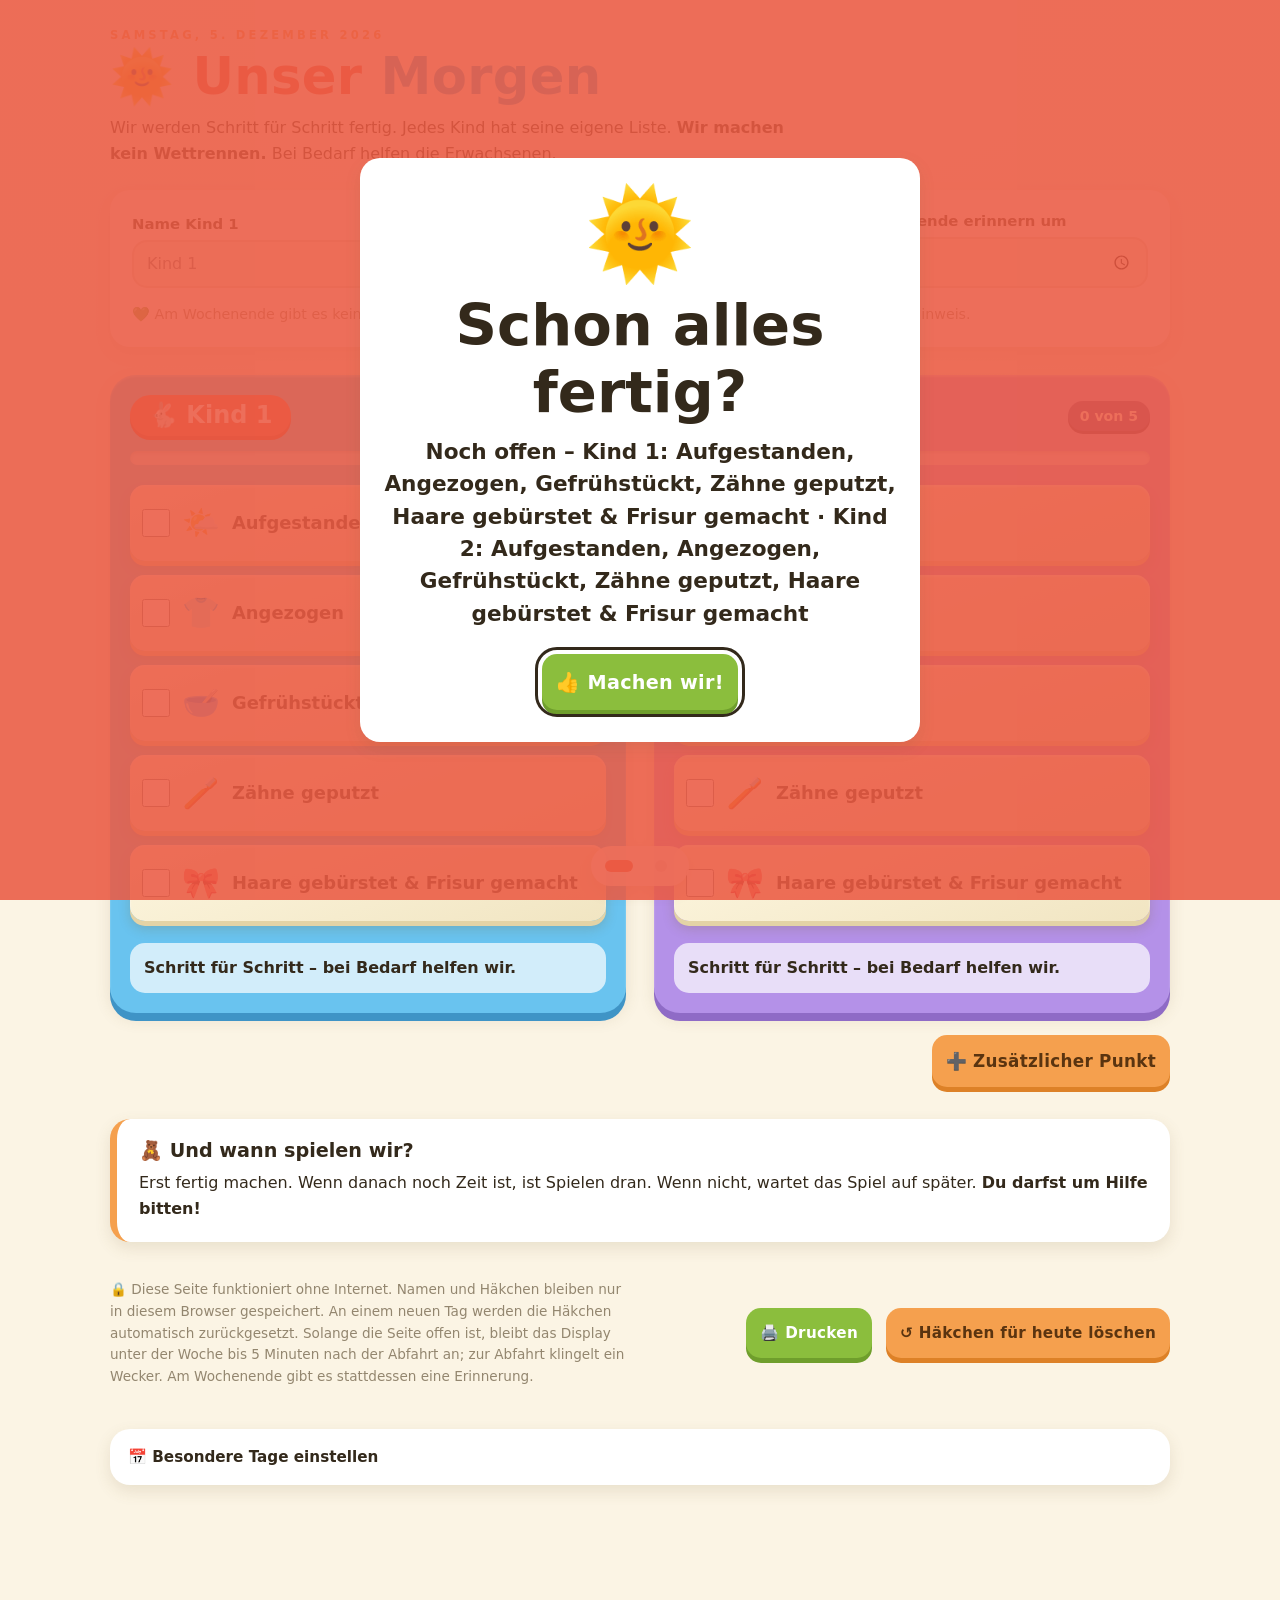
==== commit 38888561: "Seitenpunkte unten statt Pillen-Menü, Titel je Seite Das Pillen-Menü oben wirkte überladen. Kleine S" ====
--- a/index.html
+++ b/index.html
@@ -236,9 +236,11 @@
     h1.pf-title{font-size:clamp(2rem,5vw,3.2rem);margin:4px 0 8px}
     .sub{max-width:70ch;line-height:1.6;margin:8px 0 24px}
     .top{padding:22px;margin-bottom:28px}
-    .pages{max-width:420px;margin:0 auto 24px}
-    .pages .pf-pill-ind{width:calc((100% - 10px)/2)}
-    .pages .pf-seg{font-size:1rem;min-height:48px}
+    body{padding-bottom:calc(64px + env(safe-area-inset-bottom))}
+    .pager{position:fixed;left:50%;bottom:calc(14px + env(safe-area-inset-bottom));transform:translateX(-50%);z-index:5;display:flex;gap:2px;padding:4px 8px;border-radius:var(--pf-radius-pill);background:color-mix(in srgb,var(--pf-card) 88%,transparent);box-shadow:var(--pf-shadow-card)}
+    .dot{width:40px;height:32px;border:0;padding:0;background:none;cursor:pointer;display:flex;align-items:center;justify-content:center}
+    .dot::after{content:"";width:12px;height:12px;border-radius:var(--pf-radius-pill);background:var(--pf-hair);transition:width .2s,background .2s}
+    .dot.is-active::after{width:28px;background:var(--pf-accent)}
     body.page-heute .top,body.page-heute .tip{display:none}
     .empty{padding:14px;border-radius:var(--pf-radius-sm);background:rgba(255,255,255,.7);color:var(--pf-ink);font-weight:700}
     .settings{display:flex;flex-wrap:wrap;align-items:end;gap:14px}
@@ -314,10 +316,10 @@
     .leave .pf-btn{font-size:1.2rem;min-height:56px}
     @keyframes leave-wiggle{0%,100%{transform:rotate(0)}25%{transform:rotate(-10deg) scale(1.08)}75%{transform:rotate(10deg) scale(1.08)}}
     @media(max-width:660px){main{padding:18px 12px 30px}.cards{grid-template-columns:1fr}.card,.top{padding:16px}.field{min-width:140px}}
-    @media(prefers-reduced-motion:reduce){.leave-emoji{animation:none}.fill,.task{transition:none}.task:hover,.task:active{transform:none}}
+    @media(prefers-reduced-motion:reduce){.dot::after{transition:none}.leave-emoji{animation:none}.fill,.task{transition:none}.task:hover,.task:active{transform:none}}
     @page{size:A4 portrait;margin:10mm}
     @media print{
-      body.pf-app{background:var(--pf-card);font-size:10pt}
+      body.pf-app{background:var(--pf-card);font-size:10pt;padding-bottom:0}
       main{max-width:none;padding:0}h1.pf-title{font-size:23pt}
       .pf-title .a,.pf-title .b{color:var(--pf-ink)}
       .sub{margin-bottom:12px}.top{padding:12px;margin-bottom:14px}
@@ -329,7 +331,7 @@
       .bar{margin:10px 0}.tasks{grid-template-columns:1fr;gap:7px}.task{flex-direction:row;justify-content:flex-start;text-align:left;min-height:48px;padding:7px;gap:7px}
       .task input{width:21px;height:21px;min-height:21px}.emoji{font-size:19pt;width:29px}.task-text{font-size:11pt}
       .ready{font-size:10pt;padding:8px;margin-top:10px}.tip{margin-top:14px;padding:12px;break-inside:avoid}
-      .hint,.footer,.leave,.version,.plan,.preview-bar,.quick,.quick-dialog,.pages{display:none}.status{margin-top:14px;padding:12px}
+      .hint,.footer,.leave,.version,.plan,.preview-bar,.quick,.quick-dialog,.pager{display:none}.status{margin-top:14px;padding:12px}
     }
   </style>
 </head>
@@ -337,13 +339,9 @@
 <main>
   <header>
     <p class="date pf-eyebrow" id="date"></p>
-    <h1 class="pf-title">🌞 <span class="a">Unser</span> <span class="b">Morgen</span></h1>
-    <p class="sub">Wir werden Schritt für Schritt fertig. Jedes Kind hat seine eigene Liste. <strong>Wir machen kein Wettrennen.</strong> Bei Bedarf helfen die Erwachsenen.</p>
+    <h1 class="pf-title" id="title">🌞 <span class="a">Unser</span> <span class="b">Morgen</span></h1>
+    <p class="sub" id="sub">Wir werden Schritt für Schritt fertig. Jedes Kind hat seine eigene Liste. <strong>Wir machen kein Wettrennen.</strong> Bei Bedarf helfen die Erwachsenen.</p>
   </header>
-  <nav class="pages pf-pill-nav" id="pages" aria-label="Seite wählen"><div class="pf-pill-ind" id="pagesInd"></div>
-    <button class="pf-seg is-active" type="button" data-page="morgen" aria-pressed="true">🌞 Morgen</button>
-    <button class="pf-seg" type="button" data-page="heute" aria-pressed="false">📋 Heute noch</button>
-  </nav>
   <section class="top pf-card" aria-label="Unser Morgenplan">
     <div class="settings">
       <div class="field"><label for="name0">Name Kind 1</label><input id="name0" type="text" maxlength="28" autocomplete="off" placeholder="Kind 1"></div>
@@ -375,7 +373,7 @@
     <form class="rule-form" id="quickForm" method="dialog">
       <div class="field small"><label for="quickEmoji">Bild</label><input id="quickEmoji" maxlength="8" value="⭐" autocomplete="off"></div>
       <div class="field"><label for="quickText">Was?</label><input id="quickText" maxlength="40" placeholder="z. B. Schwimmsachen" autocomplete="off"></div>
-      <div class="field"><label for="quickList">Seite</label><select id="quickList"><option value="morgen">🌞 Morgen</option><option value="heute">📋 Heute noch</option></select></div>
+      <div class="field"><label for="quickList">Seite</label><select id="quickList"><option value="morgen">🌞 Unser Morgen</option><option value="heute">📋 Heute noch</option></select></div>
       <div class="field"><label for="quickKid">Für</label><select id="quickKid"><option value="0">Kind 1</option><option value="1">Kind 2</option><option value="2">beide</option></select></div>
       <div class="field"><label for="quickDay">Wann?</label><select id="quickDay"><option value="0">heute</option><option value="1">morgen</option></select></div>
     </form>
@@ -398,7 +396,7 @@
     <form class="rule-form" id="ruleForm">
       <div class="field small"><label for="ruleEmoji">Bild</label><input id="ruleEmoji" maxlength="8" value="⭐" required autocomplete="off"></div>
       <div class="field"><label for="ruleText">Was?</label><input id="ruleText" maxlength="40" placeholder="z. B. Sportbeutel" required autocomplete="off"></div>
-      <div class="field"><label for="ruleList">Seite</label><select id="ruleList"><option value="morgen">🌞 Morgen</option><option value="heute">📋 Heute noch</option></select></div>
+      <div class="field"><label for="ruleList">Seite</label><select id="ruleList"><option value="morgen">🌞 Unser Morgen</option><option value="heute">📋 Heute noch</option></select></div>
       <div class="field"><label for="ruleKid">Für</label><select id="ruleKid"><option value="0">Kind 1</option><option value="1">Kind 2</option><option value="2">beide</option></select></div>
       <div class="field"><label for="ruleWhen">Wann?</label><select id="ruleWhen"><option value="cron">Regelmäßig</option><option value="date">An einem Datum</option><option value="tomorrow">Nur morgen</option></select></div>
       <div class="field" id="ruleCronField"><label for="ruleCron">Regel</label><input id="ruleCron" placeholder="* * 2" autocomplete="off" spellcheck="false"></div>
@@ -415,6 +413,10 @@
   </details>
   <p class="version" id="version"></p>
 </main>
+<nav class="pager" id="pages" aria-label="Seite wählen">
+  <button class="dot is-active" type="button" data-page="morgen" aria-label="Unser Morgen" aria-pressed="true"></button>
+  <button class="dot" type="button" data-page="heute" aria-label="Heute noch" aria-pressed="false"></button>
+</nav>
 <div class="leave" id="leave" role="alertdialog" aria-modal="true" aria-labelledby="leaveTitle" aria-describedby="leaveText" hidden>
   <div class="leave-box pf-card"><div class="leave-emoji" id="leaveEmoji" aria-hidden="true">🚪</div><h2 id="leaveTitle">Jetzt geht's los!</h2><p id="leaveText"></p><button class="pf-btn pf-btn--primary" type="button" id="leaveOk">👍 Okay, wir gehen!</button></div>
 </div>
@@ -640,16 +642,20 @@
 }
 $('previewDate').addEventListener('change',e=>{setPreview(e.target.value);if(preview)$('previewBar').scrollIntoView({behavior:'smooth',block:'start'});});
 $('previewEnd').addEventListener('click',()=>setPreview(''));
-// Zwei Seiten: Pillen-Menü aus dem Styleguide, zusätzlich waagerecht über die Karten wischen.
+// Zwei Seiten: waagerecht über die Karten wischen oder unten auf die Punkte tippen.
 const PAGES=['morgen','heute'];
+const PAGE_TITLES={morgen:['🌞 ','Unser','Morgen','Wir werden Schritt für Schritt fertig. Jedes Kind hat seine eigene Liste. <strong>Wir machen kein Wettrennen.</strong> Bei Bedarf helfen die Erwachsenen.'],
+  heute:['📋 ','Heute','noch','Was wir heute noch erledigen. Danach ist Freizeit. <strong>Du darfst um Hilfe bitten!</strong>']};
 function setPage(next){
-  page=next;const idx=PAGES.indexOf(page);
+  page=next;
   document.body.classList.toggle('page-heute',page==='heute');
-  $('pagesInd').style.transform=`translateX(${idx*100}%)`;
-  $('pages').querySelectorAll('.pf-seg').forEach(b=>{const on=b.dataset.page===page;b.classList.toggle('is-active',on);b.setAttribute('aria-pressed',String(on));});
+  const [icon,a,b,sub]=PAGE_TITLES[page],spanA=document.createElement('span'),spanB=document.createElement('span');
+  spanA.className='a';spanA.textContent=a;spanB.className='b';spanB.textContent=b;
+  $('title').replaceChildren(icon,spanA,' ',spanB);$('sub').innerHTML=sub;
+  $('pages').querySelectorAll('.dot').forEach(d=>{const on=d.dataset.page===page;d.classList.toggle('is-active',on);d.setAttribute('aria-pressed',String(on));});
   render();
 }
-$('pages').querySelectorAll('.pf-seg').forEach(b=>b.addEventListener('click',()=>setPage(b.dataset.page)));
+$('pages').querySelectorAll('.dot').forEach(b=>b.addEventListener('click',()=>setPage(b.dataset.page)));
 let swipeStart=null;
 $('cards').addEventListener('touchstart',e=>{const t=e.touches[0];swipeStart=e.touches.length===1?{x:t.clientX,y:t.clientY}:null;},{passive:true});
 $('cards').addEventListener('touchend',e=>{if(!swipeStart)return;const t=e.changedTouches[0],dx=t.clientX-swipeStart.x,dy=t.clientY-swipeStart.y;swipeStart=null;
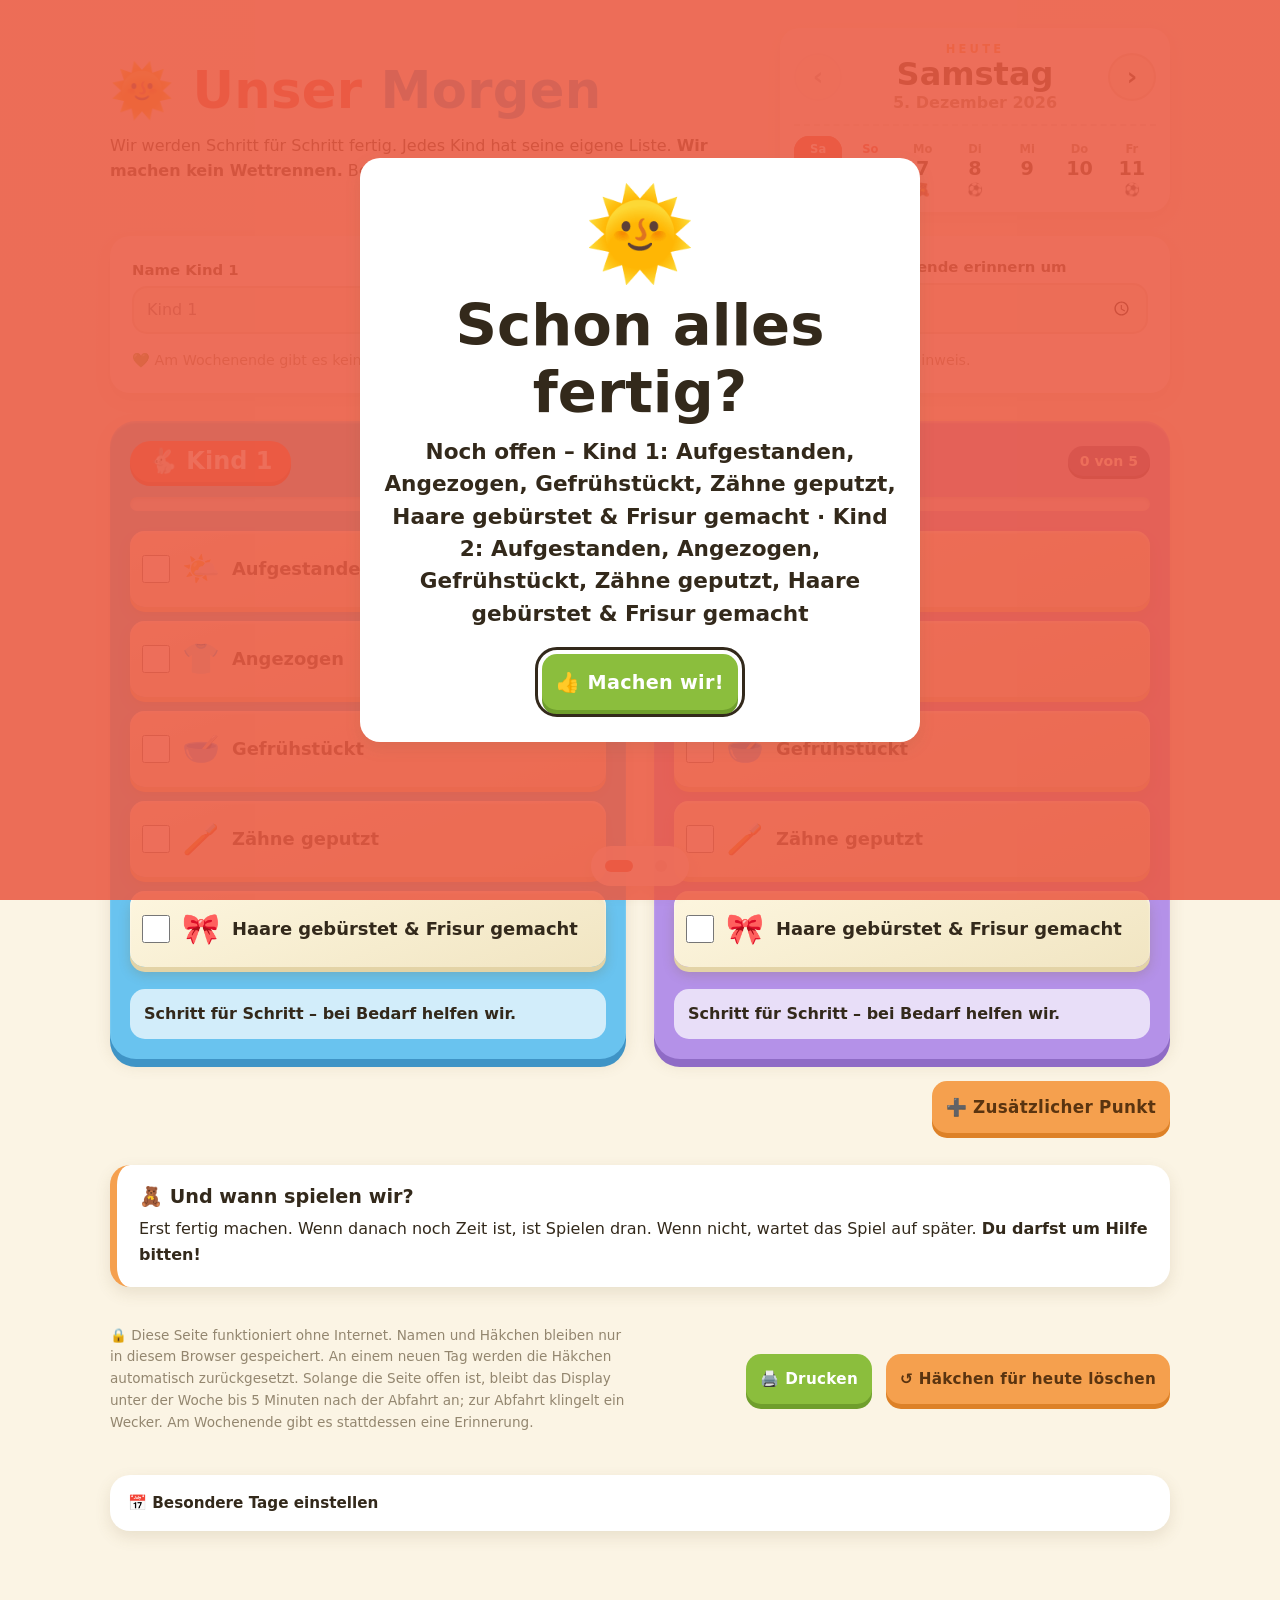
==== commit bc9559b3: "Neuer Kopf mit Tageskarte und Wochenstreifen, Wischen mit Animation Co-Authored-By: Claude Opus 5.5 " ====
--- a/index.html
+++ b/index.html
@@ -232,9 +232,35 @@
     *{box-sizing:border-box}
     [hidden]{display:none!important}
     body{margin:0;min-height:100vh;font-synthesis:none}
-    main{max-width:1100px;margin:auto;padding:28px 20px 42px}
+    main{max-width:1100px;margin:auto;padding:28px 20px 42px;overflow-x:clip}
     h1.pf-title{font-size:clamp(2rem,5vw,3.2rem);margin:4px 0 8px}
     .sub{max-width:70ch;line-height:1.6;margin:8px 0 24px}
+    /* Kopf: Titel links, Tageskarte rechts (auf dem Handy darunter). */
+    .head{display:grid;grid-template-columns:minmax(0,1fr) 390px;grid-template-areas:"title day" "sub day";column-gap:32px;align-items:start;margin-bottom:24px}
+    .head h1{grid-area:title;align-self:end}.head .sub{grid-area:sub;margin:4px 0 0}
+    .head h1,.head .sub{transition:opacity .16s}
+    .head.fading h1,.head.fading .sub{opacity:0}
+    .day-card{grid-area:day;width:100%;padding:14px 14px 10px;transition:box-shadow .2s}
+    .day-card.is-plan{box-shadow:var(--pf-shadow-card),inset 0 0 0 3px var(--pf-eyebrow)}
+    .day-now{display:flex;align-items:center;gap:8px}
+    .day-nav{flex:none;width:48px;height:48px;border-radius:50%;border:2px solid var(--pf-hair);background:var(--pf-bg);color:var(--pf-ink);font:inherit;font-size:1.6rem;font-weight:800;line-height:1;cursor:pointer}
+    .day-nav:active{transform:translateY(2px)}
+    .day-nav:disabled{opacity:.3;cursor:default;transform:none}
+    .day-big{flex:1;min-width:0;margin:0;text-align:center}
+    .day-big span{display:block}
+    .day-rel{margin:0}
+    .day-wd{font-size:clamp(1.6rem,5vw,2rem);font-weight:800;line-height:1.15}
+    .day-dm{font-weight:700;color:var(--pf-muted)}
+    .day-strip{display:grid;grid-template-columns:repeat(7,minmax(0,1fr));gap:4px;margin-top:12px;padding-top:10px;border-top:2px dashed var(--pf-hair)}
+    .day-btn{display:grid;justify-items:center;gap:1px;min-height:66px;padding:6px 0 4px;border:0;border-radius:var(--pf-radius-sm);background:none;color:var(--pf-ink);font:inherit;cursor:pointer;transition:background .15s}
+    .day-btn .wd{font-size:.72rem;font-weight:800;color:var(--pf-muted)}
+    .day-btn .num{font-size:1.2rem;font-weight:800;line-height:1.2}
+    .day-btn .marks{font-size:.8rem;line-height:1.2;min-height:1.2em;white-space:nowrap}
+    .day-btn.weekend .wd{color:var(--pf-accent)}
+    .day-btn.is-today{box-shadow:inset 0 0 0 2px var(--pf-accent)}
+    .day-btn.is-active{background:var(--pf-accent);color:#fff}
+    .day-btn.is-active .wd{color:#fff}
+    .cards{touch-action:pan-y pinch-zoom}
     .top{padding:22px;margin-bottom:28px}
     body{padding-bottom:calc(64px + env(safe-area-inset-bottom))}
     .pager{position:fixed;left:50%;bottom:calc(14px + env(safe-area-inset-bottom));transform:translateX(-50%);z-index:5;display:flex;gap:2px;padding:4px 8px;border-radius:var(--pf-radius-pill);background:color-mix(in srgb,var(--pf-card) 88%,transparent);box-shadow:var(--pf-shadow-card)}
@@ -266,7 +292,7 @@
     .rule-form .pf-btn{min-height:48px}
     .hold{position:relative;overflow:hidden;user-select:none;-webkit-user-select:none;-webkit-touch-callout:none;touch-action:manipulation}
     .hold::after{content:"";position:absolute;inset:0;background:rgba(0,0,0,.2);transform:scaleX(0);transform-origin:left;pointer-events:none}
-    .hold.holding::after{transform:scaleX(1);transition:transform 1.5s linear}
+    .hold.holding::after{transform:scaleX(1);transition:transform var(--hold,1.5s) linear}
     .templates{display:flex;flex-wrap:wrap;gap:8px;margin:6px 0 14px}
     .chip{font:inherit;font-size:.9rem;font-weight:700;border:2px solid var(--pf-hair);background:var(--pf-card);color:var(--pf-ink);border-radius:var(--pf-radius-pill);padding:6px 12px;min-height:40px;cursor:pointer}
     .chip:active{transform:translateY(2px)}
@@ -315,8 +341,9 @@
     .leave p{font-size:1.35rem;font-weight:700;line-height:1.5;margin:0 0 24px}
     .leave .pf-btn{font-size:1.2rem;min-height:56px}
     @keyframes leave-wiggle{0%,100%{transform:rotate(0)}25%{transform:rotate(-10deg) scale(1.08)}75%{transform:rotate(10deg) scale(1.08)}}
-    @media(max-width:660px){main{padding:18px 12px 30px}.cards{grid-template-columns:1fr}.card,.top{padding:16px}.field{min-width:140px}}
-    @media(prefers-reduced-motion:reduce){.dot::after{transition:none}.leave-emoji{animation:none}.fill,.task{transition:none}.task:hover,.task:active{transform:none}}
+    @media(max-width:660px){main{padding:18px 12px 30px}.cards{grid-template-columns:1fr}.card,.top{padding:16px}.field{min-width:140px}
+      .head{grid-template-columns:minmax(0,1fr);grid-template-areas:"title" "day" "sub"}.head h1{margin-top:0}.day-card{width:100%;margin:2px 0 6px}}
+    @media(prefers-reduced-motion:reduce){.dot::after,.head h1,.head .sub,.day-btn{transition:none}.leave-emoji{animation:none}.fill,.task{transition:none}.task:hover,.task:active{transform:none}}
     @page{size:A4 portrait;margin:10mm}
     @media print{
       body.pf-app{background:var(--pf-card);font-size:10pt;padding-bottom:0}
@@ -331,15 +358,23 @@
       .bar{margin:10px 0}.tasks{grid-template-columns:1fr;gap:7px}.task{flex-direction:row;justify-content:flex-start;text-align:left;min-height:48px;padding:7px;gap:7px}
       .task input{width:21px;height:21px;min-height:21px}.emoji{font-size:19pt;width:29px}.task-text{font-size:11pt}
       .ready{font-size:10pt;padding:8px;margin-top:10px}.tip{margin-top:14px;padding:12px;break-inside:avoid}
+      .day-card{box-shadow:none;padding:0;width:auto}.day-nav,.day-strip,.day-rel{display:none}
       .hint,.footer,.leave,.version,.plan,.preview-bar,.quick,.quick-dialog,.pager{display:none}.status{margin-top:14px;padding:12px}
     }
   </style>
 </head>
 <body class="pf-app">
 <main>
-  <header>
-    <p class="date pf-eyebrow" id="date"></p>
+  <header class="head" id="head">
     <h1 class="pf-title" id="title">🌞 <span class="a">Unser</span> <span class="b">Morgen</span></h1>
+    <section class="day-card pf-card" id="dayCard" aria-label="Tag wählen">
+      <div class="day-now">
+        <button class="day-nav" type="button" id="dayPrev" aria-label="Einen Tag zurück">‹</button>
+        <p class="day-big" id="date" aria-live="polite"><span class="day-rel pf-eyebrow" id="dayRel"></span><span class="day-wd" id="dayWd"></span><span class="day-dm" id="dayDm"></span></p>
+        <button class="day-nav" type="button" id="dayNext" aria-label="Einen Tag weiter">›</button>
+      </div>
+      <div class="day-strip" id="dayStrip"></div>
+    </section>
     <p class="sub" id="sub">Wir werden Schritt für Schritt fertig. Jedes Kind hat seine eigene Liste. <strong>Wir machen kein Wettrennen.</strong> Bei Bedarf helfen die Erwachsenen.</p>
   </header>
   <section class="top pf-card" aria-label="Unser Morgenplan">
@@ -365,7 +400,7 @@
       <div class="tasks" id="tasks1"></div><div class="ready" id="ready1" role="status">Schritt für Schritt – du schaffst das!</div>
     </section>
   </div>
-  <div class="quick"><p class="hint" id="quickInfo" aria-live="polite"></p><button class="pf-btn pf-btn--secondary hold" type="button" id="quickOpen" aria-label="Punkt für heute oder morgen hinzufügen (lange drücken)">➕ Zusätzlicher Punkt</button></div>
+  <div class="quick"><p class="hint" id="quickInfo" aria-live="polite"></p><button class="pf-btn pf-btn--secondary hold" type="button" id="quickOpen" aria-label="Punkt für einen Tag hinzufügen (lange drücken)">➕ Zusätzlicher Punkt</button></div>
   <dialog class="quick-dialog" id="quickDialog" aria-labelledby="quickTitle">
     <h2 id="quickTitle">➕ Zusätzlicher Punkt</h2>
     <p class="hint">Gilt nur für einen Tag und verschwindet danach von selbst.</p>
@@ -375,7 +410,7 @@
       <div class="field"><label for="quickText">Was?</label><input id="quickText" maxlength="40" placeholder="z. B. Schwimmsachen" autocomplete="off"></div>
       <div class="field"><label for="quickList">Seite</label><select id="quickList"><option value="morgen">🌞 Unser Morgen</option><option value="heute">📋 Heute noch</option></select></div>
       <div class="field"><label for="quickKid">Für</label><select id="quickKid"><option value="0">Kind 1</option><option value="1">Kind 2</option><option value="2">beide</option></select></div>
-      <div class="field"><label for="quickDay">Wann?</label><select id="quickDay"><option value="0">heute</option><option value="1">morgen</option></select></div>
+      <div class="field"><label for="quickDay">Wann?</label><select id="quickDay"></select></div>
     </form>
     <div class="dialog-actions"><button class="pf-btn pf-btn--secondary" type="button" id="quickCancel">Abbrechen</button><button class="pf-btn pf-btn--primary" type="button" id="quickAdd">➕ Hinzufügen</button></div>
   </dialog>
@@ -514,7 +549,8 @@
 let state=load();
 function save(){try{localStorage.setItem(KEY,JSON.stringify(state))}catch(e){/* private mode: usable without saving */}}
 function clearChecks(){state.checked=[Array(steps.length).fill(false),Array(steps.length).fill(false)];state.extraChecked=[{},{}];}
-function syncDay(){if(state.date!==localDate()){state.date=localDate();clearChecks();state.rules=pruneRules(state.rules);save();render();}}
+// Um Mitternacht: Ist der geplante Tag jetzt heute, endet die Planung von selbst (setPreview).
+function syncDay(){if(state.date!==localDate()){state.date=localDate();clearChecks();state.rules=pruneRules(state.rules);save();if(preview)setPreview(localDate(preview));else render();}}
 // Heutige Liste eines Kindes: die heute gültigen festen Schritte, die Punkte besonderer Tage vor dem letzten Schritt.
 // In der Vorschau (preview gesetzt) gilt ein anderer Tag, und Häkchen landen nur in previewChecked.
 let preview=null,previewChecked=[{},{}],page='morgen';
@@ -530,11 +566,13 @@
 }
 // Ändern bei „Besondere Tage“ nur per langem Drücken, damit Kinder nichts aus Versehen löschen.
 // Per Tastatur (Klick ohne Zeiger) gibt es stattdessen eine Rückfrage.
-const HOLD_MS=1500;
-function onHold(btn,hint,question,action,info='ruleInfo'){
+// Löschen braucht länger als Hinzufügen, weil es sich nicht rückgängig machen lässt.
+const HOLD_DELETE_MS=1500,HOLD_ADD_MS=600;
+function onHold(btn,hint,question,action,info='ruleInfo',ms=HOLD_DELETE_MS){
+  btn.style.setProperty('--hold',ms+'ms');
   let timer=null;
   const stop=()=>{clearTimeout(timer);timer=null;btn.classList.remove('holding');};
-  btn.addEventListener('pointerdown',e=>{if(e.button!==0)return;btn.classList.add('holding');timer=setTimeout(()=>{stop();action();},HOLD_MS);});
+  btn.addEventListener('pointerdown',e=>{if(e.button!==0)return;btn.classList.add('holding');timer=setTimeout(()=>{stop();action();},ms);});
   ['pointerup','pointerleave','pointercancel'].forEach(type=>btn.addEventListener(type,()=>{if(timer){stop();$(info).textContent='👆 '+hint;}}));
   btn.addEventListener('click',e=>{if(e.detail===0&&confirm(question))action();});
   btn.addEventListener('contextmenu',e=>e.preventDefault());
@@ -554,7 +592,6 @@
   }));
 }
 function render(){
-  const now=preview||new Date();$('date').textContent=new Intl.DateTimeFormat('de-DE',{weekday:'long',day:'numeric',month:'long',year:'numeric'}).format(now);
   for(let i=0;i<2;i++){
     const name=kidName(i),items=itemsFor(i);
     $('heading'+i).textContent=(i===0?'🐇 ':'🐻 ')+name;
@@ -579,8 +616,37 @@
   }
   $('allReady').textContent=page==='heute'?'🎉 Alles erledigt für heute! Jetzt ist Freizeit.':'🎉 Beide sind startklar! Jetzt können wir gemeinsam los.';
   $('allReady').classList.toggle('visible',[0,1].every(i=>itemsFor(i).every(it=>it.get())));
-  renderRules();renderDayMode();
-}
+  renderRules();renderDayMode();renderDays();
+}
+// Kopf: großes Datum mit Pfeilen und ein Streifen mit den nächsten Tagen. Ein anderer Tag als heute ist die Planung (preview).
+const STRIP_DAYS=7;
+const dayOffset=d=>Math.round((parseDay(localDate(d))-dayFromToday(0))/864e5);
+const relDay=n=>n===0?'Heute':n===1?'Morgen':n===-1?'Gestern':n>0?'In '+n+' Tagen':'Vor '+(-n)+' Tagen';
+const showDay=n=>setPreview(localDate(dayFromToday(n)));
+// Kleine Bilder im Streifen: besondere Punkte am Morgen und einmalige Punkte, nicht das tägliche To-do.
+const dayMarks=day=>[...new Set(state.rules.filter(r=>(!r.list||r.date)&&ruleMatches(r,day)).map(r=>r.emoji))].slice(0,2).join('');
+const stripDays=[...Array(STRIP_DAYS)].map((_,k)=>{
+  const b=document.createElement('button');b.type='button';b.className='day-btn';
+  b.innerHTML='<span class="wd"></span><span class="num"></span><span class="marks" aria-hidden="true"></span>';
+  b.addEventListener('click',()=>showDay(k));$('dayStrip').append(b);return b;});
+function renderDays(){
+  const day=preview||dayFromToday(0),n=dayOffset(day);
+  $('dayRel').textContent=relDay(n);
+  $('dayWd').textContent=new Intl.DateTimeFormat('de-DE',{weekday:'long'}).format(day);
+  $('dayDm').textContent=new Intl.DateTimeFormat('de-DE',{day:'numeric',month:'long',year:'numeric'}).format(day);
+  $('dayPrev').disabled=n<=0;
+  $('dayCard').classList.toggle('is-plan',n!==0);
+  stripDays.forEach((b,k)=>{const d=dayFromToday(k),wd=d.getDay();
+    b.querySelector('.wd').textContent=new Intl.DateTimeFormat('de-DE',{weekday:'short'}).format(d).replace('.','');
+    b.classList.toggle('is-today',k===0);
+    b.querySelector('.num').textContent=d.getDate();
+    b.querySelector('.marks').textContent=dayMarks(d);
+    b.classList.toggle('weekend',wd===0||wd===6);b.classList.toggle('is-active',k===n);
+    b.setAttribute('aria-pressed',String(k===n));
+    b.setAttribute('aria-label',relDay(k)+', '+new Intl.DateTimeFormat('de-DE',{weekday:'long',day:'numeric',month:'long'}).format(d));});
+}
+$('dayPrev').addEventListener('click',()=>showDay(dayOffset(preview||new Date())-1));
+$('dayNext').addEventListener('click',()=>showDay(dayOffset(preview||new Date())+1));
 for(let i=0;i<2;i++){$('name'+i).value=state.names[i];$('name'+i).addEventListener('input',e=>{state.names[i]=e.target.value.slice(0,28);save();render();});}
 // Unter der Woche ist das Zeitfeld die Abfahrt, am Wochenende die Erinnerungszeit.
 const isSchoolDay=()=>cronMatches(SCHOOL_DAYS,new Date());
@@ -621,23 +687,26 @@
     b.addEventListener('click',()=>{$(emojiField).value=emoji;$(textField).value=text;});return b;}));
 }
 renderTemplates('ruleTemplates','ruleEmoji','ruleText');renderTemplates('quickTemplates','quickEmoji','quickText');
-// Schnell-Hinzufügen: lange drücken öffnet das Fenster; ab 17 Uhr ist „morgen“ vorgewählt (für den Vorabend), sonst „heute“.
+// Schnell-Hinzufügen: lange drücken öffnet das Fenster. Vorgewählt ist der geplante Tag, sonst ab 17 Uhr „morgen“ (für den Vorabend), sonst „heute“.
+const dayLabel=k=>k===0?'heute':k===1?'morgen, '+shortDate(dayFromToday(1)):shortDate(dayFromToday(k));
 const newId=()=>'r'+Date.now().toString(36)+Math.random().toString(36).slice(2,6);
 onHold($('quickOpen'),'Zum Hinzufügen lange drücken.','Zusätzlichen Punkt hinzufügen?',()=>{
-  $('quickDay').value=new Date().getHours()>=17?'1':'0';$('quickList').value=page;$('quickText').value='';$('quickEmoji').value='⭐';$('quickDialog').showModal();$('quickText').focus();},'quickInfo');
+  const pick=preview?Math.max(0,dayOffset(preview)):new Date().getHours()>=17?1:0;
+  $('quickDay').replaceChildren(...[...Array(Math.max(14,pick+1))].map((_,k)=>new Option(dayLabel(k),String(k))));
+  $('quickDay').value=String(pick);$('quickList').value=page;$('quickText').value='';$('quickEmoji').value='⭐';$('quickDialog').showModal();$('quickText').focus();},'quickInfo',HOLD_ADD_MS);
 $('quickCancel').addEventListener('click',()=>$('quickDialog').close());
 $('quickForm').addEventListener('submit',e=>{e.preventDefault();$('quickAdd').click();});
 $('quickAdd').addEventListener('click',()=>{const text=$('quickText').value.trim();if(!text){$('quickText').focus();return;}
   const day=dayFromToday(Number($('quickDay').value));
   state.rules.push({id:newId(),emoji:$('quickEmoji').value.trim()||'⭐',text,kid:Number($('quickKid').value),date:localDate(day),...($('quickList').value==='heute'?{list:'heute'}:{})});
   save();render();$('quickDialog').close();
-  $('quickInfo').textContent='✅ „'+text+'“ für '+($('quickDay').value==='0'?'heute':'morgen, '+shortDate(day))+' eingetragen.';});
+  $('quickInfo').textContent='✅ „'+text+'“ für '+dayLabel(Number($('quickDay').value))+' eingetragen.';});
 function setPreview(value){
   const m=/^(\d{4})-(\d{2})-(\d{2})$/.exec(value||'');
   preview=m&&value!==localDate()?new Date(Number(m[1]),Number(m[2])-1,Number(m[3]),12):null;previewChecked=[{},{}];
   $('previewDate').value=preview?value:'';
   $('previewBar').hidden=!preview;
-  if(preview)$('previewText').textContent='👀 Vorschau für '+new Intl.DateTimeFormat('de-DE',{weekday:'long',day:'numeric',month:'long'}).format(preview)+' – nicht echt';
+  if(preview)$('previewText').textContent='📅 Plan für '+new Intl.DateTimeFormat('de-DE',{weekday:'long',day:'numeric',month:'long'}).format(preview)+' · Häkchen zählen hier noch nicht';
   render();
 }
 $('previewDate').addEventListener('change',e=>{setPreview(e.target.value);if(preview)$('previewBar').scrollIntoView({behavior:'smooth',block:'start'});});
@@ -655,16 +724,42 @@
   $('pages').querySelectorAll('.dot').forEach(d=>{const on=d.dataset.page===page;d.classList.toggle('is-active',on);d.setAttribute('aria-pressed',String(on));});
   render();
 }
-$('pages').querySelectorAll('.dot').forEach(b=>b.addEventListener('click',()=>setPage(b.dataset.page)));
-let swipeStart=null;
-$('cards').addEventListener('touchstart',e=>{const t=e.touches[0];swipeStart=e.touches.length===1?{x:t.clientX,y:t.clientY}:null;},{passive:true});
-$('cards').addEventListener('touchend',e=>{if(!swipeStart)return;const t=e.changedTouches[0],dx=t.clientX-swipeStart.x,dy=t.clientY-swipeStart.y;swipeStart=null;
-  if(Math.abs(dx)<70||Math.abs(dx)<Math.abs(dy)*1.5)return;
-  const idx=PAGES.indexOf(page)+(dx<0?1:-1);if(idx>=0&&idx<PAGES.length)setPage(PAGES[idx]);},{passive:true});
+// Seitenwechsel mit Animation: Karten gleiten hinaus, die neue Seite kommt von der anderen Seite herein.
+// dir 1 = nach links zur nächsten Seite, -1 = zurück.
+const reduceMotion=matchMedia('(prefers-reduced-motion: reduce)');
+const SLIDE_OUT_MS=160;
+let sliding=false;
+function slidePage(next,dir){
+  const el=$('cards');
+  if(next===page||sliding)return;
+  if(reduceMotion.matches){el.style.transform='';setPage(next);return;}
+  sliding=true;const w=el.offsetWidth*.6;
+  el.style.transition=`transform ${SLIDE_OUT_MS}ms ease-in,opacity ${SLIDE_OUT_MS}ms ease-in`;el.style.transform=`translateX(${-dir*w}px)`;el.style.opacity='0';
+  $('head').classList.add('fading');
+  setTimeout(()=>{
+    setPage(next);$('head').classList.remove('fading');
+    el.style.transition='none';el.style.transform=`translateX(${dir*w}px)`;void el.offsetWidth;
+    el.style.transition='transform .3s cubic-bezier(.2,.9,.3,1.08),opacity .2s ease-out';el.style.transform='';el.style.opacity='';
+    sliding=false;},SLIDE_OUT_MS);
+}
+$('pages').querySelectorAll('.dot').forEach(b=>b.addEventListener('click',()=>{const to=b.dataset.page;slidePage(to,PAGES.indexOf(to)>PAGES.indexOf(page)?1:-1);}));
+// Beim Wischen folgen die Karten dem Finger. Gibt es in die Richtung keine Seite, federn sie nur leicht.
+let swipe=null;
+const snapBack=()=>{const el=$('cards');el.style.transition='transform .25s cubic-bezier(.2,.9,.3,1.2)';el.style.transform='';};
+$('cards').addEventListener('touchstart',e=>{const t=e.touches[0];swipe=e.touches.length===1&&!sliding?{x:t.clientX,y:t.clientY,dx:0,axis:null}:null;},{passive:true});
+$('cards').addEventListener('touchmove',e=>{if(!swipe)return;const t=e.touches[0],dx=t.clientX-swipe.x,dy=t.clientY-swipe.y;
+  if(!swipe.axis&&Math.hypot(dx,dy)>10)swipe.axis=Math.abs(dx)>Math.abs(dy)*1.2?'x':'y';
+  if(swipe.axis!=='x')return;
+  swipe.dx=dx;const target=PAGES[PAGES.indexOf(page)+(dx<0?1:-1)];
+  const el=$('cards');el.style.transition='none';el.style.transform=`translateX(${target?dx:dx*.25}px)`;},{passive:true});
+$('cards').addEventListener('touchend',()=>{if(!swipe)return;const {dx,axis}=swipe;swipe=null;if(axis!=='x')return;
+  const target=PAGES[PAGES.indexOf(page)+(dx<0?1:-1)];
+  if(target&&Math.abs(dx)>Math.min(90,$('cards').offsetWidth*.2))slidePage(target,dx<0?1:-1);else snapBack();},{passive:true});
+$('cards').addEventListener('touchcancel',()=>{if(swipe&&swipe.axis==='x')snapBack();swipe=null;},{passive:true});
 $('ruleForm').addEventListener('submit',e=>e.preventDefault());
 onHold($('ruleAdd'),'Zum Hinzufügen lange drücken.','Diesen Punkt hinzufügen?',()=>{if(!$('ruleText').value.trim()){$('ruleText').focus();return;}const timing=ruleTiming();if(!timing)return;
   state.rules.push({id:newId(),emoji:$('ruleEmoji').value.trim()||'⭐',text:$('ruleText').value.trim(),kid:Number($('ruleKid').value),...timing,...($('ruleList').value==='heute'?{list:'heute'}:{})});
-  $('ruleText').value='';$('ruleCron').value='';$('ruleDate').value='';$('ruleInfo').textContent='✅ Hinzugefügt.';save();render();});
+  $('ruleText').value='';$('ruleCron').value='';$('ruleDate').value='';$('ruleInfo').textContent='✅ Hinzugefügt.';save();render();},'ruleInfo',HOLD_ADD_MS);
 render();save();document.addEventListener('visibilitychange',()=>{if(!document.hidden)syncDay();checkDeparture();});setInterval(syncDay,60*1000);
 
 // Abfahrt: Display bis kurz nach der Abfahrt anlassen, zur Abfahrt Wecker und Hinweis.
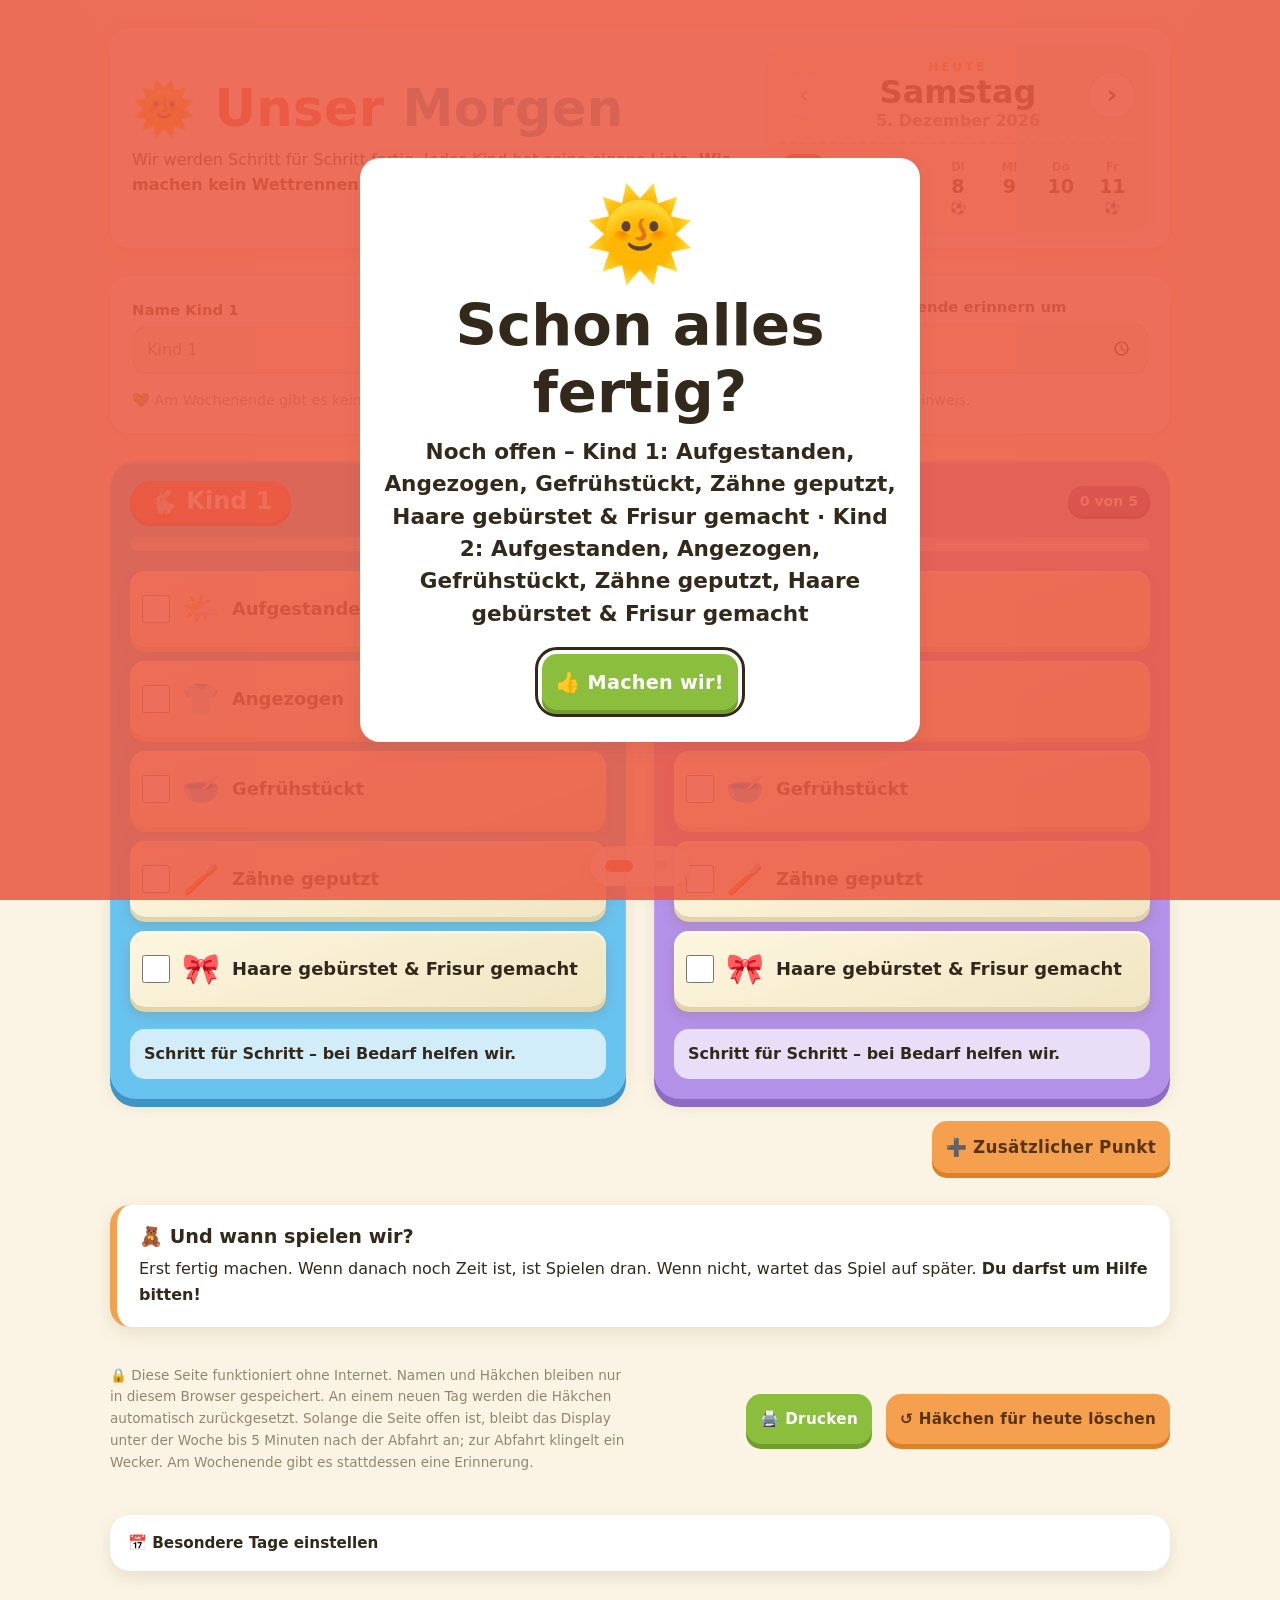
==== commit 703abf0c: "Kopf in einem Kasten, Abhaken an anderen Tagen gesperrt Co-Authored-By: Claude Opus 5.5 <noreply@ant" ====
--- a/index.html
+++ b/index.html
@@ -236,14 +236,16 @@
     h1.pf-title{font-size:clamp(2rem,5vw,3.2rem);margin:4px 0 8px}
     .sub{max-width:70ch;line-height:1.6;margin:8px 0 24px}
     /* Kopf: Titel links, Tageskarte rechts (auf dem Handy darunter). */
-    .head{display:grid;grid-template-columns:minmax(0,1fr) 390px;grid-template-areas:"title day" "sub day";column-gap:32px;align-items:start;margin-bottom:24px}
-    .head h1{grid-area:title;align-self:end}.head .sub{grid-area:sub;margin:4px 0 0}
+    .head{display:grid;grid-template-columns:minmax(0,1fr) 380px;grid-template-areas:"title day" "sub day";column-gap:28px;align-items:start;margin-bottom:28px;padding:20px 22px}
+    .head h1{grid-area:title;align-self:end;margin:0 0 4px}.head .sub{grid-area:sub;margin:4px 0 0}
     .head h1,.head .sub{transition:opacity .16s}
     .head.fading h1,.head.fading .sub{opacity:0}
-    .day-card{grid-area:day;width:100%;padding:14px 14px 10px;transition:box-shadow .2s}
-    .day-card.is-plan{box-shadow:var(--pf-shadow-card),inset 0 0 0 3px var(--pf-eyebrow)}
+    .day-card{grid-area:day;width:100%;padding:12px 12px 8px;border-radius:var(--pf-radius-sm);background:var(--pf-bg);transition:box-shadow .2s}
+    .day-card.is-plan{box-shadow:inset 0 0 0 3px var(--pf-eyebrow)}
+    .task.locked{pointer-events:none}
+    .task.locked input{opacity:.35}
     .day-now{display:flex;align-items:center;gap:8px}
-    .day-nav{flex:none;width:48px;height:48px;border-radius:50%;border:2px solid var(--pf-hair);background:var(--pf-bg);color:var(--pf-ink);font:inherit;font-size:1.6rem;font-weight:800;line-height:1;cursor:pointer}
+    .day-nav{flex:none;width:48px;height:48px;border-radius:50%;border:2px solid var(--pf-hair);background:var(--pf-card);color:var(--pf-ink);font:inherit;font-size:1.6rem;font-weight:800;line-height:1;cursor:pointer}
     .day-nav:active{transform:translateY(2px)}
     .day-nav:disabled{opacity:.3;cursor:default;transform:none}
     .day-big{flex:1;min-width:0;margin:0;text-align:center}
@@ -342,7 +344,7 @@
     .leave .pf-btn{font-size:1.2rem;min-height:56px}
     @keyframes leave-wiggle{0%,100%{transform:rotate(0)}25%{transform:rotate(-10deg) scale(1.08)}75%{transform:rotate(10deg) scale(1.08)}}
     @media(max-width:660px){main{padding:18px 12px 30px}.cards{grid-template-columns:1fr}.card,.top{padding:16px}.field{min-width:140px}
-      .head{grid-template-columns:minmax(0,1fr);grid-template-areas:"title" "day" "sub"}.head h1{margin-top:0}.day-card{width:100%;margin:2px 0 6px}}
+      .head{grid-template-columns:minmax(0,1fr);grid-template-areas:"title" "day" "sub";padding:16px}.day-card{margin:6px 0 8px}}
     @media(prefers-reduced-motion:reduce){.dot::after,.head h1,.head .sub,.day-btn{transition:none}.leave-emoji{animation:none}.fill,.task{transition:none}.task:hover,.task:active{transform:none}}
     @page{size:A4 portrait;margin:10mm}
     @media print{
@@ -358,14 +360,14 @@
       .bar{margin:10px 0}.tasks{grid-template-columns:1fr;gap:7px}.task{flex-direction:row;justify-content:flex-start;text-align:left;min-height:48px;padding:7px;gap:7px}
       .task input{width:21px;height:21px;min-height:21px}.emoji{font-size:19pt;width:29px}.task-text{font-size:11pt}
       .ready{font-size:10pt;padding:8px;margin-top:10px}.tip{margin-top:14px;padding:12px;break-inside:avoid}
-      .day-card{box-shadow:none;padding:0;width:auto}.day-nav,.day-strip,.day-rel{display:none}
+      .head{box-shadow:none;padding:0}.day-card{box-shadow:none;padding:0;width:auto;background:none}.day-nav,.day-strip,.day-rel{display:none}
       .hint,.footer,.leave,.version,.plan,.preview-bar,.quick,.quick-dialog,.pager{display:none}.status{margin-top:14px;padding:12px}
     }
   </style>
 </head>
 <body class="pf-app">
 <main>
-  <header class="head" id="head">
+  <header class="head pf-card" id="head">
     <h1 class="pf-title" id="title">🌞 <span class="a">Unser</span> <span class="b">Morgen</span></h1>
     <section class="day-card pf-card" id="dayCard" aria-label="Tag wählen">
       <div class="day-now">
@@ -552,11 +554,11 @@
 // Um Mitternacht: Ist der geplante Tag jetzt heute, endet die Planung von selbst (setPreview).
 function syncDay(){if(state.date!==localDate()){state.date=localDate();clearChecks();state.rules=pruneRules(state.rules);save();if(preview)setPreview(localDate(preview));else render();}}
 // Heutige Liste eines Kindes: die heute gültigen festen Schritte, die Punkte besonderer Tage vor dem letzten Schritt.
-// In der Vorschau (preview gesetzt) gilt ein anderer Tag, und Häkchen landen nur in previewChecked.
-let preview=null,previewChecked=[{},{}],page='morgen';
+// In der Vorschau (preview gesetzt) gilt ein anderer Tag. Abhaken geht dort nicht, Häkchen zählen erst am Tag selbst.
+let preview=null,page='morgen';
 function itemsFor(i,list=page){
   const day=preview||new Date();
-  const own=(key,saved)=>preview?{get:()=>previewChecked[i][key]===true,set:v=>{previewChecked[i][key]=v;}}:saved;
+  const own=(key,saved)=>preview?{get:()=>false,set:()=>{}}:saved;
   if(list==='heute')return state.rules.filter(r=>r.list==='heute'&&(r.kid===i||r.kid===2)&&ruleMatches(r,day))
     .map(r=>({emoji:r.emoji,text:r.text,...own(r.id,{get:()=>state.extraChecked[i][r.id]===true,set:v=>{state.extraChecked[i][r.id]=v;}})}));
   const items=steps.map(([emoji,text,cron],j)=>cron&&!cronMatches(cron,day)?null:{emoji,text,...own('s'+j,{get:()=>state.checked[i][j],set:v=>{state.checked[i][j]=v;}})}).filter(Boolean);
@@ -603,19 +605,19 @@
     $('progress'+i).setAttribute('aria-label','Fortschritt '+name);
     const container=$('tasks'+i);container.replaceChildren();
     items.forEach(({emoji,text:description,get,set},j)=>{
-      const label=document.createElement('label');label.className='task pf-tile'+(get()?' done':'');
-      const input=document.createElement('input');input.type='checkbox';input.checked=get();input.setAttribute('aria-label',name+': '+description);
+      const label=document.createElement('label');label.className='task pf-tile'+(get()?' done':'')+(preview?' locked':'');
+      const input=document.createElement('input');input.type='checkbox';input.checked=get();input.disabled=!!preview;input.setAttribute('aria-label',name+': '+description);
       input.addEventListener('change',()=>{set(input.checked);save();render();$('tasks'+i).querySelectorAll('input')[j].focus({preventScroll:true});});
       const pic=document.createElement('span');pic.className='emoji';pic.textContent=emoji;pic.setAttribute('aria-hidden','true');
       const words=document.createElement('span');words.className='task-text';words.textContent=description;
       label.append(input,pic,words);container.append(label);
     });
-    if(!total){const empty=document.createElement('p');empty.className='empty';empty.textContent='Heute steht hier nichts an. 🎉';container.append(empty);}
-    $('ready'+i).textContent=checked===total?(page==='heute'?'🌟 '+name+' hat alles geschafft!':'🌟 '+name+' ist startklar!'):'Schritt für Schritt – bei Bedarf helfen wir.';
-    $('ready'+i).classList.toggle('yes',checked===total);
+    if(!total){const empty=document.createElement('p');empty.className='empty';empty.textContent=(preview?'An diesem Tag':'Heute')+' steht hier nichts an. 🎉';container.append(empty);}
+    $('ready'+i).textContent=preview?'📅 Abhaken geht erst an diesem Tag.':checked===total?(page==='heute'?'🌟 '+name+' hat alles geschafft!':'🌟 '+name+' ist startklar!'):'Schritt für Schritt – bei Bedarf helfen wir.';
+    $('ready'+i).classList.toggle('yes',!preview&&checked===total);
   }
   $('allReady').textContent=page==='heute'?'🎉 Alles erledigt für heute! Jetzt ist Freizeit.':'🎉 Beide sind startklar! Jetzt können wir gemeinsam los.';
-  $('allReady').classList.toggle('visible',[0,1].every(i=>itemsFor(i).every(it=>it.get())));
+  $('allReady').classList.toggle('visible',!preview&&[0,1].every(i=>itemsFor(i).every(it=>it.get())));
   renderRules();renderDayMode();renderDays();
 }
 // Kopf: großes Datum mit Pfeilen und ein Streifen mit den nächsten Tagen. Ein anderer Tag als heute ist die Planung (preview).
@@ -703,10 +705,10 @@
   $('quickInfo').textContent='✅ „'+text+'“ für '+dayLabel(Number($('quickDay').value))+' eingetragen.';});
 function setPreview(value){
   const m=/^(\d{4})-(\d{2})-(\d{2})$/.exec(value||'');
-  preview=m&&value!==localDate()?new Date(Number(m[1]),Number(m[2])-1,Number(m[3]),12):null;previewChecked=[{},{}];
+  preview=m&&value!==localDate()?new Date(Number(m[1]),Number(m[2])-1,Number(m[3]),12):null;
   $('previewDate').value=preview?value:'';
   $('previewBar').hidden=!preview;
-  if(preview)$('previewText').textContent='📅 Plan für '+new Intl.DateTimeFormat('de-DE',{weekday:'long',day:'numeric',month:'long'}).format(preview)+' · Häkchen zählen hier noch nicht';
+  if(preview)$('previewText').textContent='📅 Plan für '+new Intl.DateTimeFormat('de-DE',{weekday:'long',day:'numeric',month:'long'}).format(preview)+' · Abhaken geht erst an diesem Tag';
   render();
 }
 $('previewDate').addEventListener('change',e=>{setPreview(e.target.value);if(preview)$('previewBar').scrollIntoView({behavior:'smooth',block:'start'});});
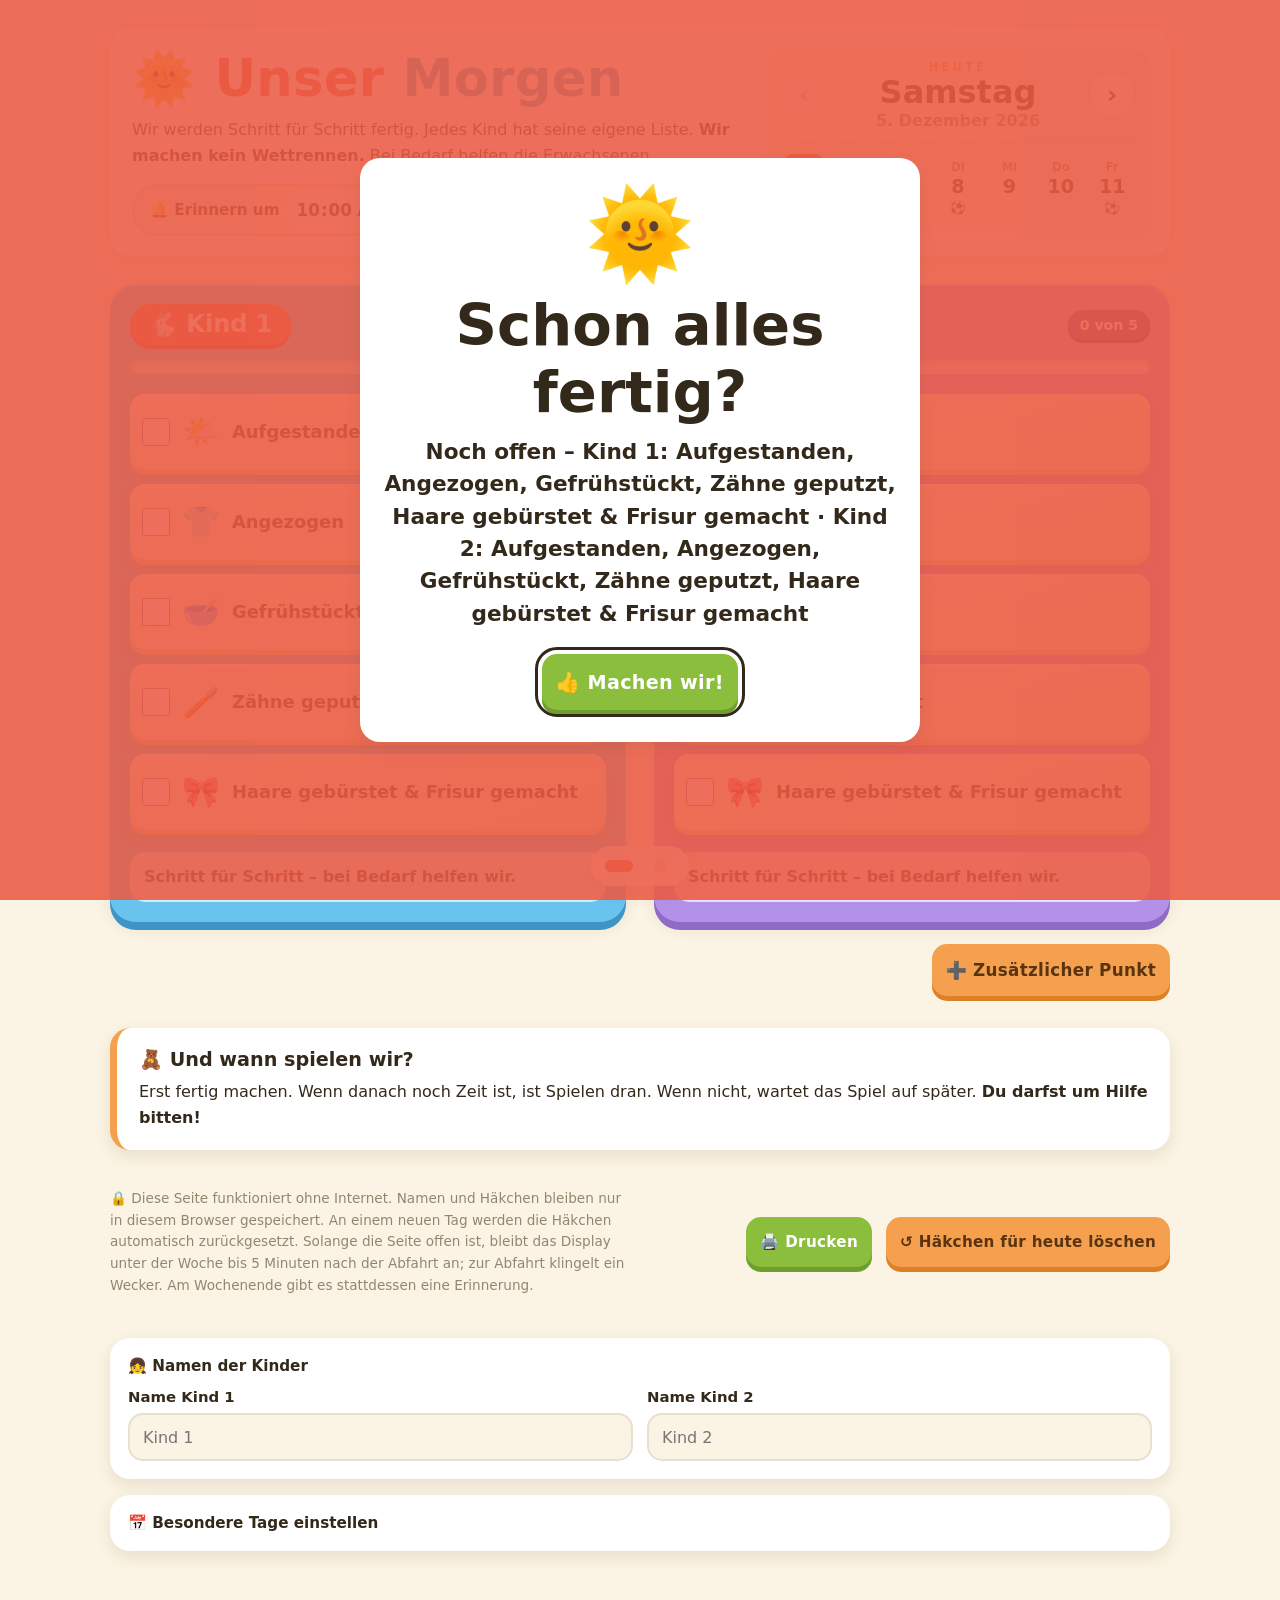
==== commit 734215b5: "Namen nach unten, Abfahrt und Weg als Chips im Kopf Co-Authored-By: Claude Opus 5.5 <noreply@anthrop" ====
--- a/index.html
+++ b/index.html
@@ -236,9 +236,15 @@
     h1.pf-title{font-size:clamp(2rem,5vw,3.2rem);margin:4px 0 8px}
     .sub{max-width:70ch;line-height:1.6;margin:8px 0 24px}
     /* Kopf: Titel links, Tageskarte rechts (auf dem Handy darunter). */
-    .head{display:grid;grid-template-columns:minmax(0,1fr) 380px;grid-template-areas:"title day" "sub day";column-gap:28px;align-items:start;margin-bottom:28px;padding:20px 22px}
+    .head{display:grid;grid-template-columns:minmax(0,1fr) 380px;grid-template-areas:"title day" "sub day" "trip day";column-gap:28px;align-items:start;margin-bottom:28px;padding:20px 22px}
     .head h1{grid-area:title;align-self:end;margin:0 0 4px}.head .sub{grid-area:sub;margin:4px 0 0}
     .head h1,.head .sub{transition:opacity .16s}
+    .trip{grid-area:trip;display:flex;flex-wrap:wrap;align-items:center;gap:10px;margin-top:16px}
+    .trip-chip{display:inline-flex;align-items:center;gap:6px;padding:4px 6px 4px 16px;border-radius:var(--pf-radius-pill);background:var(--pf-bg);border:2px solid var(--pf-hair);font-weight:800;font-size:.95rem;cursor:pointer}
+    #transportField{padding:4px 6px}
+    .trip-chip input,.trip-chip select{width:auto;min-height:40px;padding:4px 10px;border:0;border-radius:var(--pf-radius-pill);background:var(--pf-card);font-weight:800;font-size:1.05rem;cursor:pointer}
+    .trip .hint{margin:0;flex-basis:100%}
+    .plan+.plan{margin-top:16px}
     .head.fading h1,.head.fading .sub{opacity:0}
     .day-card{grid-area:day;width:100%;padding:12px 12px 8px;border-radius:var(--pf-radius-sm);background:var(--pf-bg);transition:box-shadow .2s}
     .day-card.is-plan{box-shadow:inset 0 0 0 3px var(--pf-eyebrow)}
@@ -263,13 +269,12 @@
     .day-btn.is-active{background:var(--pf-accent);color:#fff}
     .day-btn.is-active .wd{color:#fff}
     .cards{touch-action:pan-y pinch-zoom}
-    .top{padding:22px;margin-bottom:28px}
     body{padding-bottom:calc(64px + env(safe-area-inset-bottom))}
     .pager{position:fixed;left:50%;bottom:calc(14px + env(safe-area-inset-bottom));transform:translateX(-50%);z-index:5;display:flex;gap:2px;padding:4px 8px;border-radius:var(--pf-radius-pill);background:color-mix(in srgb,var(--pf-card) 88%,transparent);box-shadow:var(--pf-shadow-card)}
     .dot{width:40px;height:32px;border:0;padding:0;background:none;cursor:pointer;display:flex;align-items:center;justify-content:center}
     .dot::after{content:"";width:12px;height:12px;border-radius:var(--pf-radius-pill);background:var(--pf-hair);transition:width .2s,background .2s}
     .dot.is-active::after{width:28px;background:var(--pf-accent)}
-    body.page-heute .top,body.page-heute .tip{display:none}
+    body.page-heute .trip,body.page-heute .tip{display:none}
     .empty{padding:14px;border-radius:var(--pf-radius-sm);background:rgba(255,255,255,.7);color:var(--pf-ink);font-weight:700}
     .settings{display:flex;flex-wrap:wrap;align-items:end;gap:14px}
     .field{display:grid;gap:7px;flex:1;min-width:160px}
@@ -343,19 +348,19 @@
     .leave p{font-size:1.35rem;font-weight:700;line-height:1.5;margin:0 0 24px}
     .leave .pf-btn{font-size:1.2rem;min-height:56px}
     @keyframes leave-wiggle{0%,100%{transform:rotate(0)}25%{transform:rotate(-10deg) scale(1.08)}75%{transform:rotate(10deg) scale(1.08)}}
-    @media(max-width:660px){main{padding:18px 12px 30px}.cards{grid-template-columns:1fr}.card,.top{padding:16px}.field{min-width:140px}
-      .head{grid-template-columns:minmax(0,1fr);grid-template-areas:"title" "day" "sub";padding:16px}.day-card{margin:6px 0 8px}}
+    @media(max-width:660px){main{padding:18px 12px 30px}.cards{grid-template-columns:1fr}.card{padding:16px}.field{min-width:140px}
+      .head{grid-template-columns:minmax(0,1fr);grid-template-areas:"title" "day" "sub" "trip";padding:16px}.day-card{margin:6px 0 8px}}
     @media(prefers-reduced-motion:reduce){.dot::after,.head h1,.head .sub,.day-btn{transition:none}.leave-emoji{animation:none}.fill,.task{transition:none}.task:hover,.task:active{transform:none}}
     @page{size:A4 portrait;margin:10mm}
     @media print{
       body.pf-app{background:var(--pf-card);font-size:10pt;padding-bottom:0}
       main{max-width:none;padding:0}h1.pf-title{font-size:23pt}
       .pf-title .a,.pf-title .b{color:var(--pf-ink)}
-      .sub{margin-bottom:12px}.top{padding:12px;margin-bottom:14px}
+      .sub{margin-bottom:12px}
       .settings{gap:8px}.field{min-width:0}input,select{padding:6px;min-height:34px;font-size:9pt}
       .cards{grid-template-columns:1fr 1fr;gap:12px}
       .card{break-inside:avoid;padding:12px}
-      .top,.card,.tip,.task,.task.done,.ready,.status{box-shadow:none;background:var(--pf-card);color:var(--pf-ink);border:1px solid var(--pf-ink)}
+      .card,.tip,.task,.task.done,.ready,.status{box-shadow:none;background:var(--pf-card);color:var(--pf-ink);border:1px solid var(--pf-ink)}
       .kid-title h2{font-size:15pt;padding:0}.kid-title h2,.count{background:none;color:var(--pf-ink);box-shadow:none}.count{padding:3px;font-size:9pt}
       .bar{margin:10px 0}.tasks{grid-template-columns:1fr;gap:7px}.task{flex-direction:row;justify-content:flex-start;text-align:left;min-height:48px;padding:7px;gap:7px}
       .task input{width:21px;height:21px;min-height:21px}.emoji{font-size:19pt;width:29px}.task-text{font-size:11pt}
@@ -377,18 +382,13 @@
       </div>
       <div class="day-strip" id="dayStrip"></div>
     </section>
+    <div class="trip" id="trip">
+      <label class="trip-chip" for="departure"><span id="timeLabel">🚪 Wir gehen los um</span><input type="time" id="departure" value="07:45"></label>
+      <span class="trip-chip" id="transportField"><select id="transport" aria-label="Heute geht's"><option value="🚶 zu Fuß">🚶 zu Fuß</option><option value="🚲 mit dem Fahrrad">🚲 mit dem Fahrrad</option><option value="🛴 mit dem Roller">🛴 mit dem Roller</option><option value="🚗 mit dem Auto">🚗 mit dem Auto</option><option value="🚌 mit Bus oder Bahn">🚌 mit Bus oder Bahn</option></select></span>
+      <p class="hint" id="awake" hidden></p>
+    </div>
     <p class="sub" id="sub">Wir werden Schritt für Schritt fertig. Jedes Kind hat seine eigene Liste. <strong>Wir machen kein Wettrennen.</strong> Bei Bedarf helfen die Erwachsenen.</p>
   </header>
-  <section class="top pf-card" aria-label="Unser Morgenplan">
-    <div class="settings">
-      <div class="field"><label for="name0">Name Kind 1</label><input id="name0" type="text" maxlength="28" autocomplete="off" placeholder="Kind 1"></div>
-      <div class="field"><label for="name1">Name Kind 2</label><input id="name1" type="text" maxlength="28" autocomplete="off" placeholder="Kind 2"></div>
-      <div class="field"><label for="departure" id="timeLabel">Wir gehen los um</label><input type="time" id="departure" value="07:45"></div>
-      <div class="field" id="transportField"><label for="transport">Heute geht's …</label><select id="transport"><option value="🚶 zu Fuß">🚶 zu Fuß</option><option value="🚲 mit dem Fahrrad">🚲 mit dem Fahrrad</option><option value="🛴 mit dem Roller">🛴 mit dem Roller</option><option value="🚗 mit dem Auto">🚗 mit dem Auto</option><option value="🚌 mit Bus oder Bahn">🚌 mit Bus oder Bahn</option></select></div>
-    </div>
-    <p class="hint" id="dayHint">💚 Erwachsene legen Abfahrtszeit und Weg fest – am besten schon am Vorabend.</p>
-    <p class="hint" id="awake" hidden></p>
-  </section>
   <div class="preview-bar" id="previewBar" role="status" hidden><span id="previewText"></span><button class="pf-btn pf-btn--secondary" type="button" id="previewEnd">↩ Zurück zu heute</button></div>
   <div class="cards" id="cards">
     <section class="card a pf-board" aria-label="Checkliste Kind 1">
@@ -425,6 +425,13 @@
     <p class="privacy">🔒 Diese Seite funktioniert ohne Internet. Namen und Häkchen bleiben nur in diesem Browser gespeichert. An einem neuen Tag werden die Häkchen automatisch zurückgesetzt. Solange die Seite offen ist, bleibt das Display unter der Woche bis 5 Minuten nach der Abfahrt an; zur Abfahrt klingelt ein Wecker. Am Wochenende gibt es stattdessen eine Erinnerung.</p>
     <div class="actions"><button class="pf-btn pf-btn--primary" type="button" id="print">🖨️ Drucken</button> <button class="pf-btn pf-btn--secondary" type="button" id="reset">↺ Häkchen für heute löschen</button></div>
   </div>
+  <details class="plan pf-card" id="namesCard">
+    <summary>👧 Namen der Kinder</summary>
+    <div class="settings">
+      <div class="field"><label for="name0">Name Kind 1</label><input id="name0" type="text" maxlength="28" autocomplete="off" placeholder="Kind 1"></div>
+      <div class="field"><label for="name1">Name Kind 2</label><input id="name1" type="text" maxlength="28" autocomplete="off" placeholder="Kind 2"></div>
+    </div>
+  </details>
   <details class="plan pf-card">
     <summary>📅 Besondere Tage einstellen</summary>
     <p class="hint">Diese Punkte kommen nur an bestimmten Tagen zur Liste dazu, z. B. der Sportbeutel am Morgen oder Hausaufgaben unter „Heute noch“. Zum Hinzufügen und Löschen den Knopf lange drücken.</p>
@@ -649,16 +656,16 @@
 }
 $('dayPrev').addEventListener('click',()=>showDay(dayOffset(preview||new Date())-1));
 $('dayNext').addEventListener('click',()=>showDay(dayOffset(preview||new Date())+1));
+// Die Namen trägt man nur einmal ein. Solange keiner eingetragen ist, ist der Kasten aufgeklappt.
+$('namesCard').open=!state.names.some(n=>n.trim());
 for(let i=0;i<2;i++){$('name'+i).value=state.names[i];$('name'+i).addEventListener('input',e=>{state.names[i]=e.target.value.slice(0,28);save();render();});}
 // Unter der Woche ist das Zeitfeld die Abfahrt, am Wochenende die Erinnerungszeit.
 const isSchoolDay=()=>cronMatches(SCHOOL_DAYS,new Date());
 const timeKey=()=>isSchoolDay()?'departure':'weekendTime';
 function renderDayMode(){
   const school=isSchoolDay();
-  $('timeLabel').textContent=school?'Wir gehen los um':'Am Wochenende erinnern um';
+  $('timeLabel').textContent=school?'🚪 Wir gehen los um':'🔔 Erinnern um';
   $('transportField').hidden=!school;
-  $('dayHint').textContent=school?'💚 Erwachsene legen Abfahrtszeit und Weg fest – am besten schon am Vorabend.'
-    :'💚 Am Wochenende gibt es keinen Wecker. Ist zur Erinnerungszeit noch etwas offen, kommt ein freundlicher Hinweis.';
   if(document.activeElement!==$('departure'))$('departure').value=state[timeKey()];
 }
 $('departure').addEventListener('change',e=>{if(/^\d{2}:\d{2}$/.test(e.target.value)){state[timeKey()]=e.target.value;save();}});
